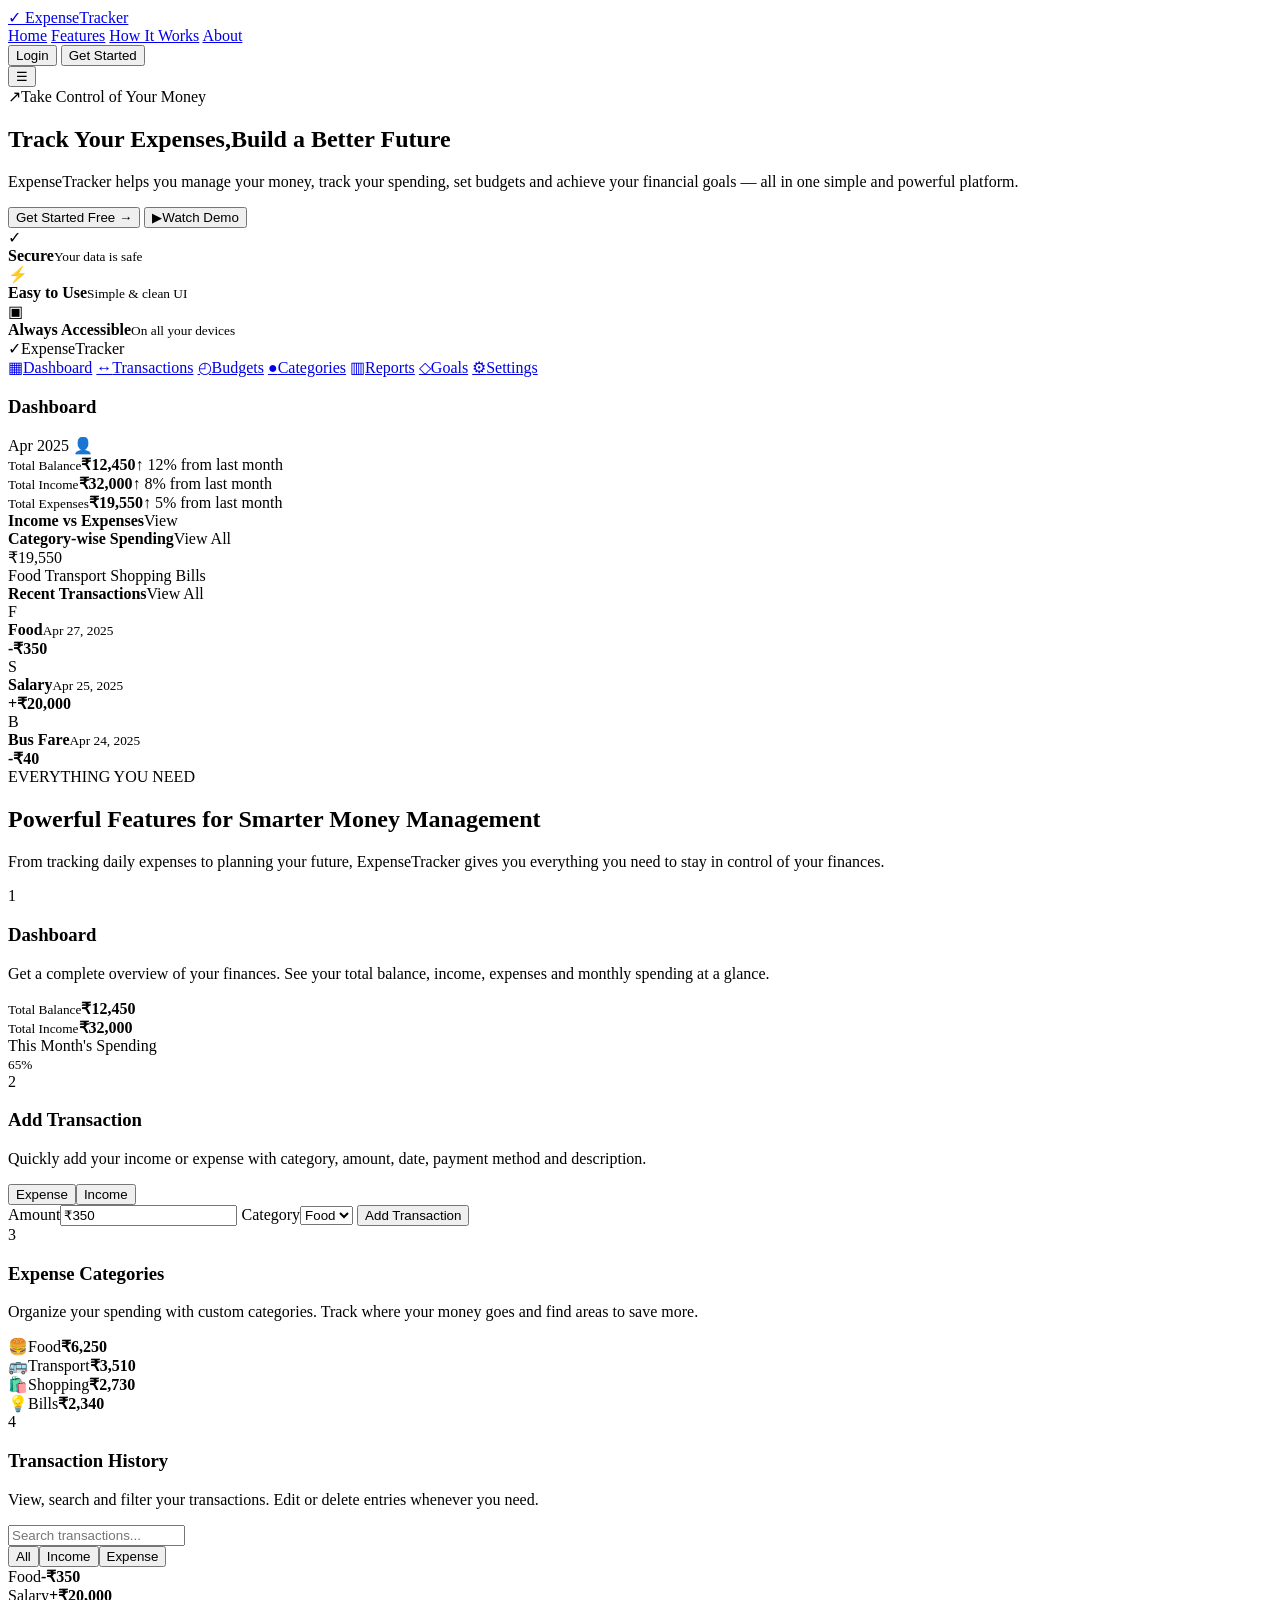
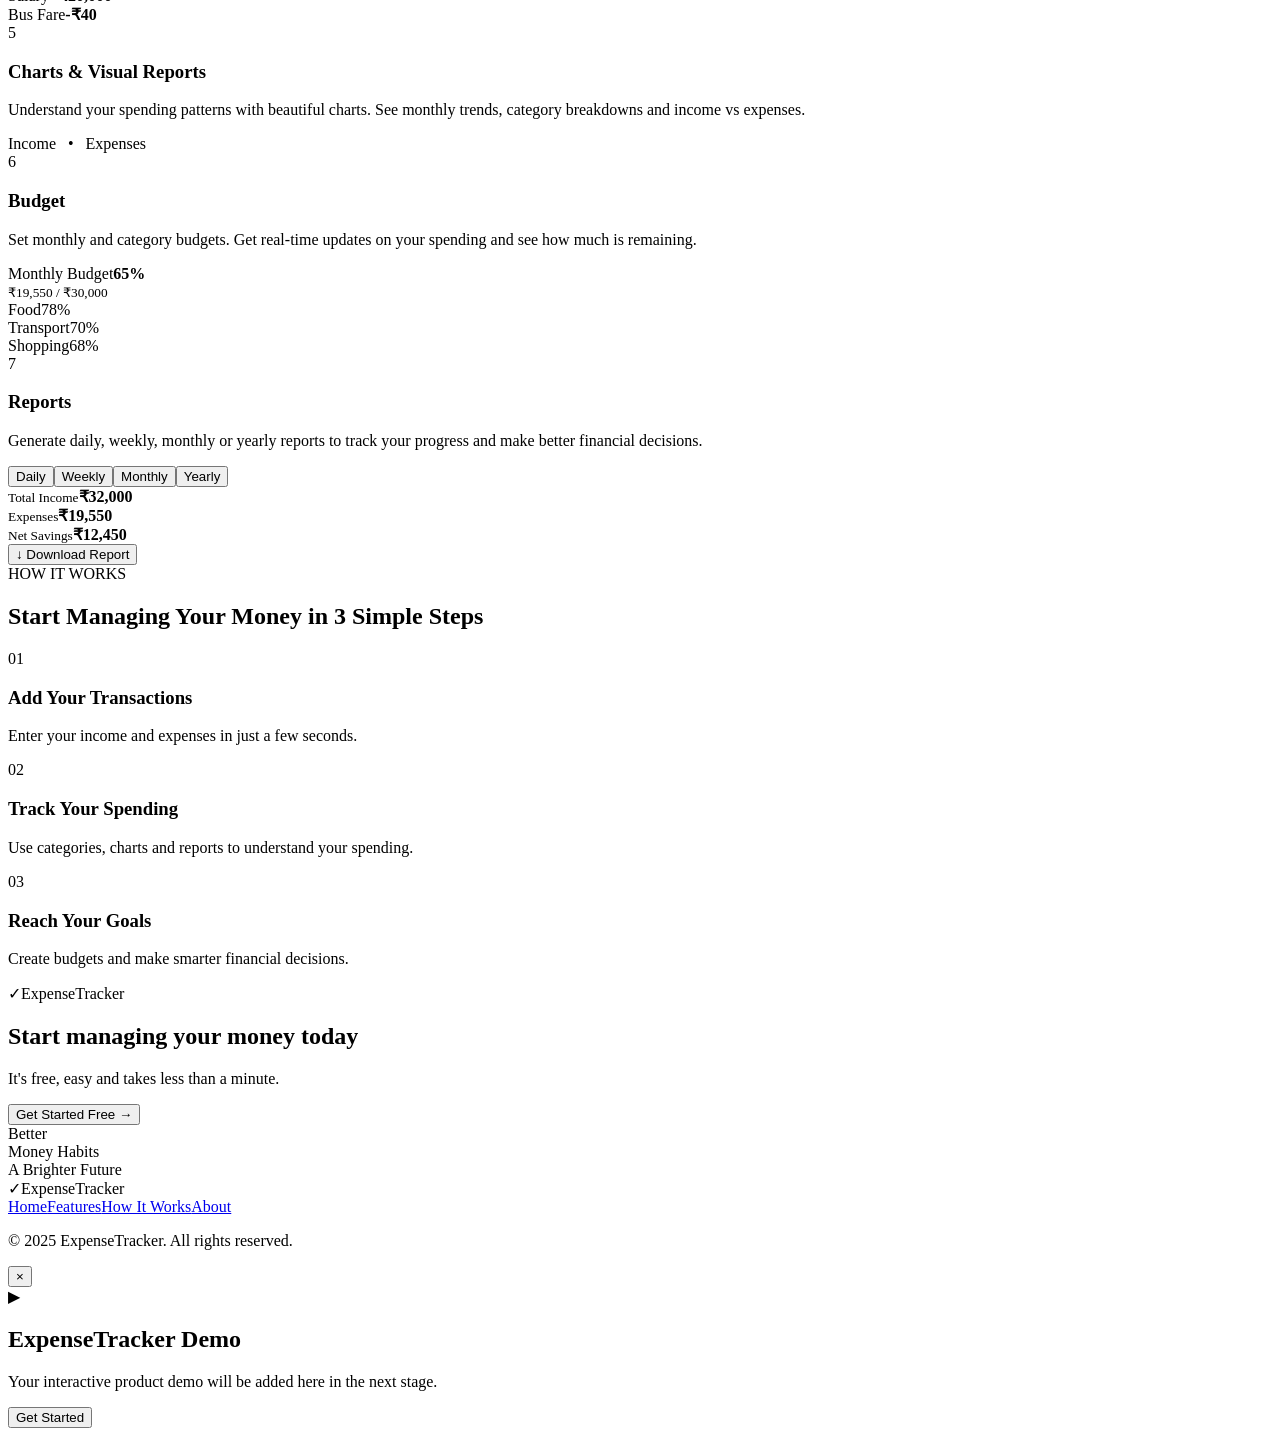
==== index.html @ 3f2c155f "Add ExpenseTracker landing page HTML" ====
<!DOCTYPE html>
<html lang="en">
<head>
    <meta charset="UTF-8">
    <meta name="viewport" content="width=device-width, initial-scale=1.0">
    <title>ExpenseTracker - Manage Your Money</title>
    <link rel="stylesheet" href="css/style.css">
    <link rel="preconnect" href="https://fonts.googleapis.com">
    <link rel="preconnect" href="https://fonts.gstatic.com" crossorigin>
    <link href="https://fonts.googleapis.com/css2?family=Inter:wght@400;500;600;700;800&display=swap" rel="stylesheet">
</head>
<body>
    <header class="navbar">
        <div class="container nav-container">
            <a href="#" class="logo">
                <span class="logo-icon">✓</span>
                <span>Expense<span>Tracker</span></span>
            </a>
            <nav class="nav-menu" id="navMenu">
                <a href="#home" class="nav-link active">Home</a>
                <a href="#features" class="nav-link">Features</a>
                <a href="#how-it-works" class="nav-link">How It Works</a>
                <a href="#about" class="nav-link">About</a>
            </nav>
            <div class="nav-actions">
                <button class="login-btn">Login</button>
                <button class="primary-btn nav-get-started">Get Started</button>
            </div>
            <button class="mobile-menu-btn" id="mobileMenuBtn" aria-label="Open navigation menu">☰</button>
        </div>
    </header>

    <main>
        <section class="hero" id="home">
            <div class="container hero-container">
                <div class="hero-content">
                    <div class="hero-badge"><span>↗</span>Take Control of Your Money</div>
                    <h1>Track Your Expenses,<span>Build a Better Future</span></h1>
                    <p class="hero-description">ExpenseTracker helps you manage your money, track your spending, set budgets and achieve your financial goals — all in one simple and powerful platform.</p>
                    <div class="hero-buttons">
                        <button class="primary-btn">Get Started Free <span>→</span></button>
                        <button class="secondary-btn" id="demoBtn"><span class="play-icon">▶</span>Watch Demo</button>
                    </div>
                    <div class="hero-benefits">
                        <div class="benefit"><div class="benefit-icon">✓</div><div><strong>Secure</strong><small>Your data is safe</small></div></div>
                        <div class="benefit"><div class="benefit-icon">⚡</div><div><strong>Easy to Use</strong><small>Simple & clean UI</small></div></div>
                        <div class="benefit"><div class="benefit-icon">▣</div><div><strong>Always Accessible</strong><small>On all your devices</small></div></div>
                    </div>
                </div>

                <div class="dashboard-preview">
                    <div class="dashboard-window">
                        <aside class="dashboard-sidebar">
                            <div class="dashboard-logo"><span>✓</span>ExpenseTracker</div>
                            <a href="#" class="sidebar-link active"><span>▦</span>Dashboard</a>
                            <a href="#" class="sidebar-link"><span>↔</span>Transactions</a>
                            <a href="#" class="sidebar-link"><span>◴</span>Budgets</a>
                            <a href="#" class="sidebar-link"><span>●</span>Categories</a>
                            <a href="#" class="sidebar-link"><span>▥</span>Reports</a>
                            <a href="#" class="sidebar-link"><span>◇</span>Goals</a>
                            <a href="#" class="sidebar-link"><span>⚙</span>Settings</a>
                        </aside>

                        <div class="dashboard-main">
                            <div class="dashboard-header">
                                <h3>Dashboard</h3>
                                <div class="dashboard-user">Apr 2025 <span>👤</span></div>
                            </div>

                            <div class="stats-grid">
                                <div class="stat-card"><small>Total Balance</small><strong>₹12,450</strong><span class="positive">↑ 12% from last month</span></div>
                                <div class="stat-card"><small>Total Income</small><strong>₹32,000</strong><span class="positive">↑ 8% from last month</span></div>
                                <div class="stat-card"><small>Total Expenses</small><strong>₹19,550</strong><span class="negative">↑ 5% from last month</span></div>
                            </div>

                            <div class="dashboard-charts">
                                <div class="chart-card">
                                    <div class="chart-title"><strong>Income vs Expenses</strong><span>View</span></div>
                                    <div class="fake-chart">
                                        <div class="chart-line line-one"></div>
                                        <div class="chart-line line-two"></div>
                                        <div class="chart-bars"><i></i><i></i><i></i><i></i><i></i><i></i></div>
                                    </div>
                                </div>
                                <div class="chart-card category-chart">
                                    <div class="chart-title"><strong>Category-wise Spending</strong><span>View All</span></div>
                                    <div class="donut-area">
                                        <div class="donut"><span>₹19,550</span></div>
                                        <div class="category-list">
                                            <span><i class="dot food"></i>Food</span>
                                            <span><i class="dot transport"></i>Transport</span>
                                            <span><i class="dot shopping"></i>Shopping</span>
                                            <span><i class="dot bills"></i>Bills</span>
                                        </div>
                                    </div>
                                </div>
                            </div>

                            <div class="recent-transactions">
                                <div class="transaction-header"><strong>Recent Transactions</strong><span>View All</span></div>
                                <div class="transaction"><div class="transaction-icon food-icon">F</div><div class="transaction-info"><strong>Food</strong><small>Apr 27, 2025</small></div><strong class="expense">-₹350</strong></div>
                                <div class="transaction"><div class="transaction-icon salary-icon">S</div><div class="transaction-info"><strong>Salary</strong><small>Apr 25, 2025</small></div><strong class="income">+₹20,000</strong></div>
                                <div class="transaction"><div class="transaction-icon transport-icon">B</div><div class="transaction-info"><strong>Bus Fare</strong><small>Apr 24, 2025</small></div><strong class="expense">-₹40</strong></div>
                            </div>
                        </div>
                    </div>
                </div>
            </div>
        </section>

        <section class="features-section" id="features">
            <div class="container">
                <div class="section-heading">
                    <span>EVERYTHING YOU NEED</span>
                    <h2>Powerful Features for Smarter Money Management</h2>
                    <p>From tracking daily expenses to planning your future, ExpenseTracker gives you everything you need to stay in control of your finances.</p>
                </div>

                <div class="features-grid">
                    <article class="feature-card feature-green">
                        <div class="feature-number">1</div>
                        <h3>Dashboard</h3>
                        <p>Get a complete overview of your finances. See your total balance, income, expenses and monthly spending at a glance.</p>
                        <div class="mini-dashboard">
                            <div><small>Total Balance</small><strong>₹12,450</strong></div>
                            <div><small>Total Income</small><strong>₹32,000</strong></div>
                            <div class="progress-box"><span>This Month's Spending</span><div class="progress"><i style="width: 65%"></i></div><small>65%</small></div>
                        </div>
                    </article>

                    <article class="feature-card feature-blue">
                        <div class="feature-number">2</div>
                        <h3>Add Transaction</h3>
                        <p>Quickly add your income or expense with category, amount, date, payment method and description.</p>
                        <div class="mini-form">
                            <div class="type-buttons"><button class="expense-active">Expense</button><button>Income</button></div>
                            <label>Amount</label><input type="text" value="₹350" readonly>
                            <label>Category</label><select><option>Food</option></select>
                            <button class="mini-submit">Add Transaction</button>
                        </div>
                    </article>

                    <article class="feature-card feature-purple">
                        <div class="feature-number">3</div>
                        <h3>Expense Categories</h3>
                        <p>Organize your spending with custom categories. Track where your money goes and find areas to save more.</p>
                        <div class="categories-mini">
                            <div><span>🍔</span>Food<strong>₹6,250</strong></div>
                            <div><span>🚌</span>Transport<strong>₹3,510</strong></div>
                            <div><span>🛍️</span>Shopping<strong>₹2,730</strong></div>
                            <div><span>💡</span>Bills<strong>₹2,340</strong></div>
                        </div>
                    </article>

                    <article class="feature-card feature-orange">
                        <div class="feature-number">4</div>
                        <h3>Transaction History</h3>
                        <p>View, search and filter your transactions. Edit or delete entries whenever you need.</p>
                        <div class="transaction-mini">
                            <input type="text" placeholder="Search transactions...">
                            <div class="filter-buttons"><button>All</button><button>Income</button><button>Expense</button></div>
                            <div class="mini-transaction">Food<strong>-₹350</strong></div>
                            <div class="mini-transaction">Salary<strong class="income">+₹20,000</strong></div>
                            <div class="mini-transaction">Bus Fare<strong>-₹40</strong></div>
                        </div>
                    </article>

                    <article class="feature-card feature-pink">
                        <div class="feature-number">5</div>
                        <h3>Charts & Visual Reports</h3>
                        <p>Understand your spending patterns with beautiful charts. See monthly trends, category breakdowns and income vs expenses.</p>
                        <div class="report-mini">
                            <div class="bar-chart"><i style="height: 40%"></i><i style="height: 65%"></i><i style="height: 50%"></i><i style="height: 80%"></i><i style="height: 60%"></i><i style="height: 90%"></i></div>
                            <div class="report-legend">Income &nbsp; • &nbsp; Expenses</div>
                        </div>
                    </article>

                    <article class="feature-card feature-teal">
                        <div class="feature-number">6</div>
                        <h3>Budget</h3>
                        <p>Set monthly and category budgets. Get real-time updates on your spending and see how much is remaining.</p>
                        <div class="budget-mini">
                            <div class="budget-title">Monthly Budget<strong>65%</strong></div>
                            <div class="budget-progress"><i style="width: 65%"></i></div>
                            <small>₹19,550 / ₹30,000</small>
                            <div class="budget-item">Food<span>78%</span></div>
                            <div class="budget-item">Transport<span>70%</span></div>
                            <div class="budget-item">Shopping<span>68%</span></div>
                        </div>
                    </article>

                    <article class="feature-card feature-indigo">
                        <div class="feature-number">7</div>
                        <h3>Reports</h3>
                        <p>Generate daily, weekly, monthly or yearly reports to track your progress and make better financial decisions.</p>
                        <div class="reports-mini">
                            <div class="report-tabs"><button class="active">Daily</button><button>Weekly</button><button>Monthly</button><button>Yearly</button></div>
                            <div class="report-values">
                                <div><small>Total Income</small><strong>₹32,000</strong></div>
                                <div><small>Expenses</small><strong>₹19,550</strong></div>
                                <div><small>Net Savings</small><strong>₹12,450</strong></div>
                            </div>
                            <button class="download-btn">↓ Download Report</button>
                        </div>
                    </article>
                </div>
            </div>
        </section>

        <section class="how-section" id="how-it-works">
            <div class="container">
                <div class="section-heading">
                    <span>HOW IT WORKS</span>
                    <h2>Start Managing Your Money in 3 Simple Steps</h2>
                </div>
                <div class="steps">
                    <div class="step"><div class="step-number">01</div><h3>Add Your Transactions</h3><p>Enter your income and expenses in just a few seconds.</p></div>
                    <div class="step-line"></div>
                    <div class="step"><div class="step-number">02</div><h3>Track Your Spending</h3><p>Use categories, charts and reports to understand your spending.</p></div>
                    <div class="step-line"></div>
                    <div class="step"><div class="step-number">03</div><h3>Reach Your Goals</h3><p>Create budgets and make smarter financial decisions.</p></div>
                </div>
            </div>
        </section>

        <section class="cta-section" id="about">
            <div class="container cta-container">
                <div class="cta-logo"><span>✓</span>ExpenseTracker</div>
                <div class="cta-content"><h2>Start managing your money today</h2><p>It's free, easy and takes less than a minute.</p><button class="primary-btn">Get Started Free <span>→</span></button></div>
                <div class="cta-message">Better<br>Money Habits<br><span>A Brighter Future</span></div>
            </div>
        </section>
    </main>

    <footer class="footer">
        <div class="container footer-container">
            <div class="footer-logo"><span>✓</span>ExpenseTracker</div>
            <div class="footer-links"><a href="#home">Home</a><a href="#features">Features</a><a href="#how-it-works">How It Works</a><a href="#about">About</a></div>
            <p>© 2025 ExpenseTracker. All rights reserved.</p>
        </div>
    </footer>

    <div class="modal" id="demoModal">
        <div class="modal-content">
            <button class="close-modal" id="closeModal">×</button>
            <div class="demo-icon">▶</div>
            <h2>ExpenseTracker Demo</h2>
            <p>Your interactive product demo will be added here in the next stage.</p>
            <button class="primary-btn" id="modalButton">Get Started</button>
        </div>
    </div>

    <script src="js/script.js"></script>
</body>
</html>
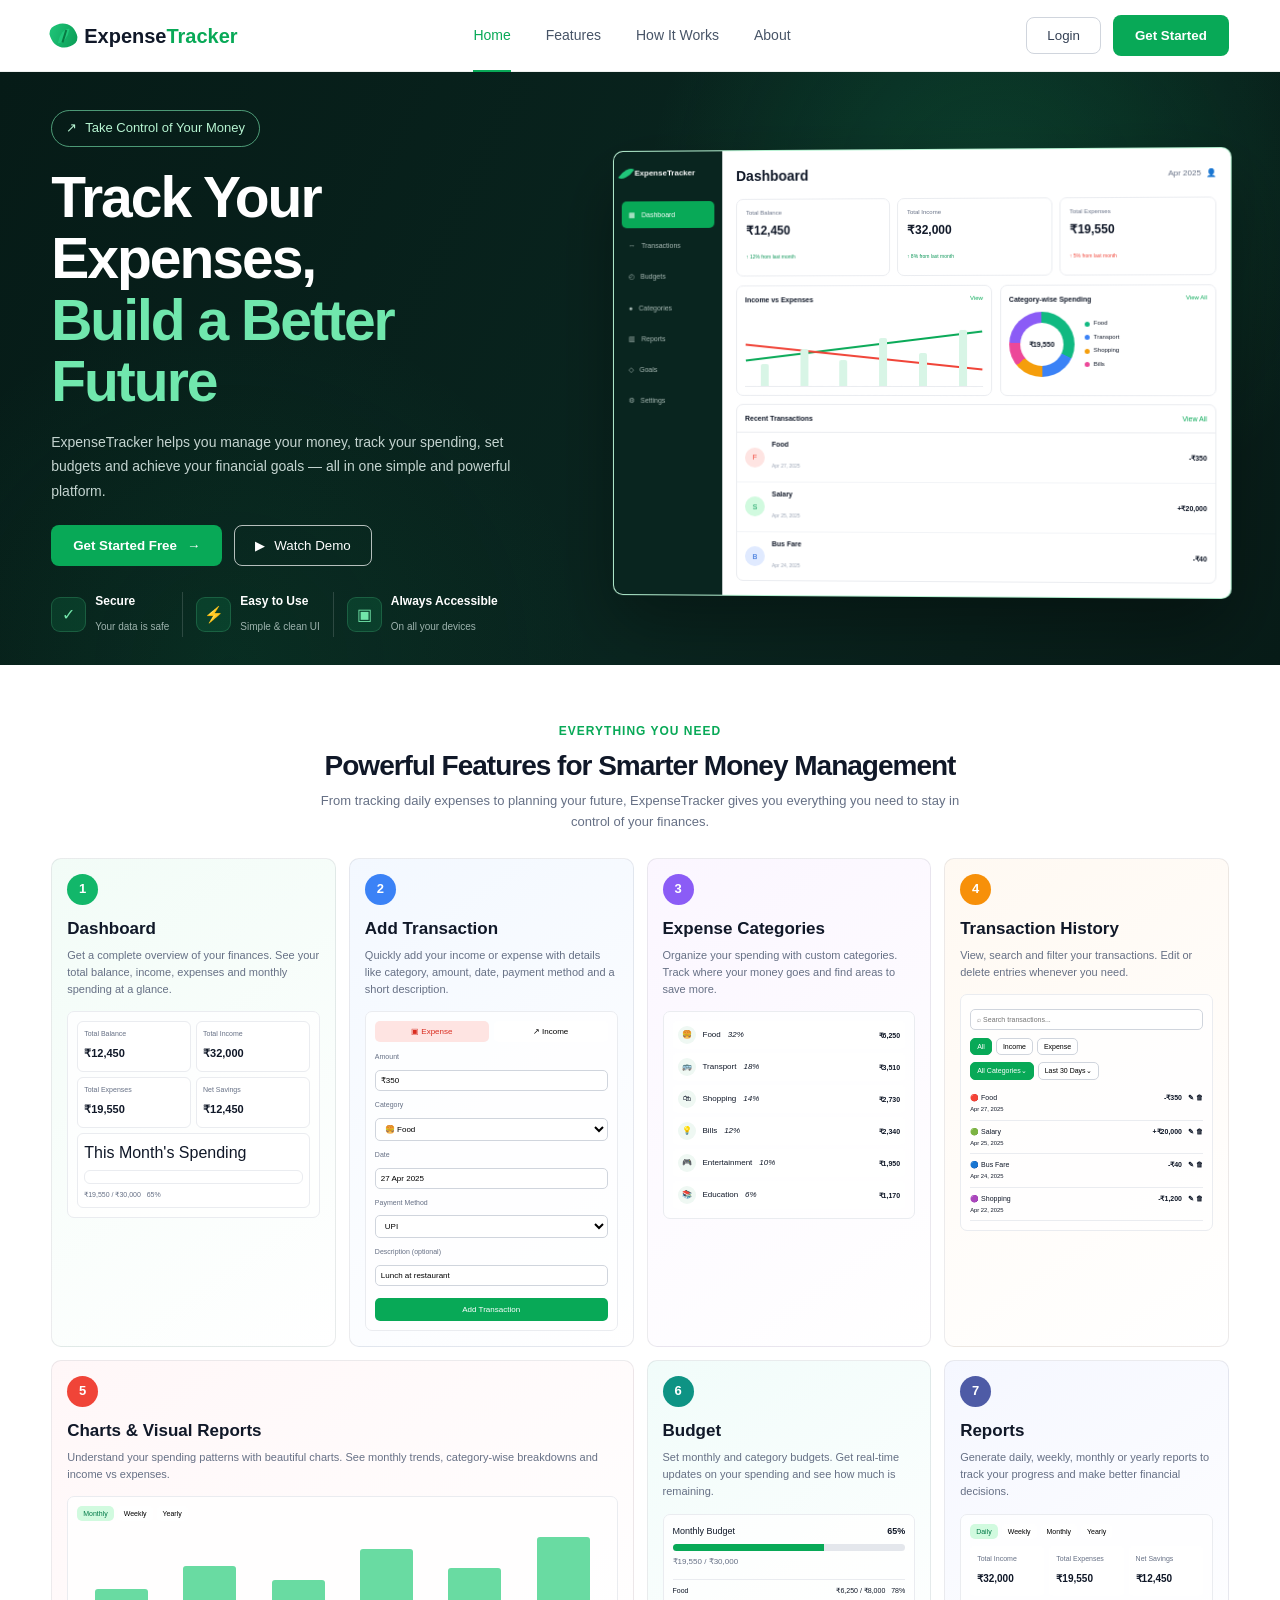
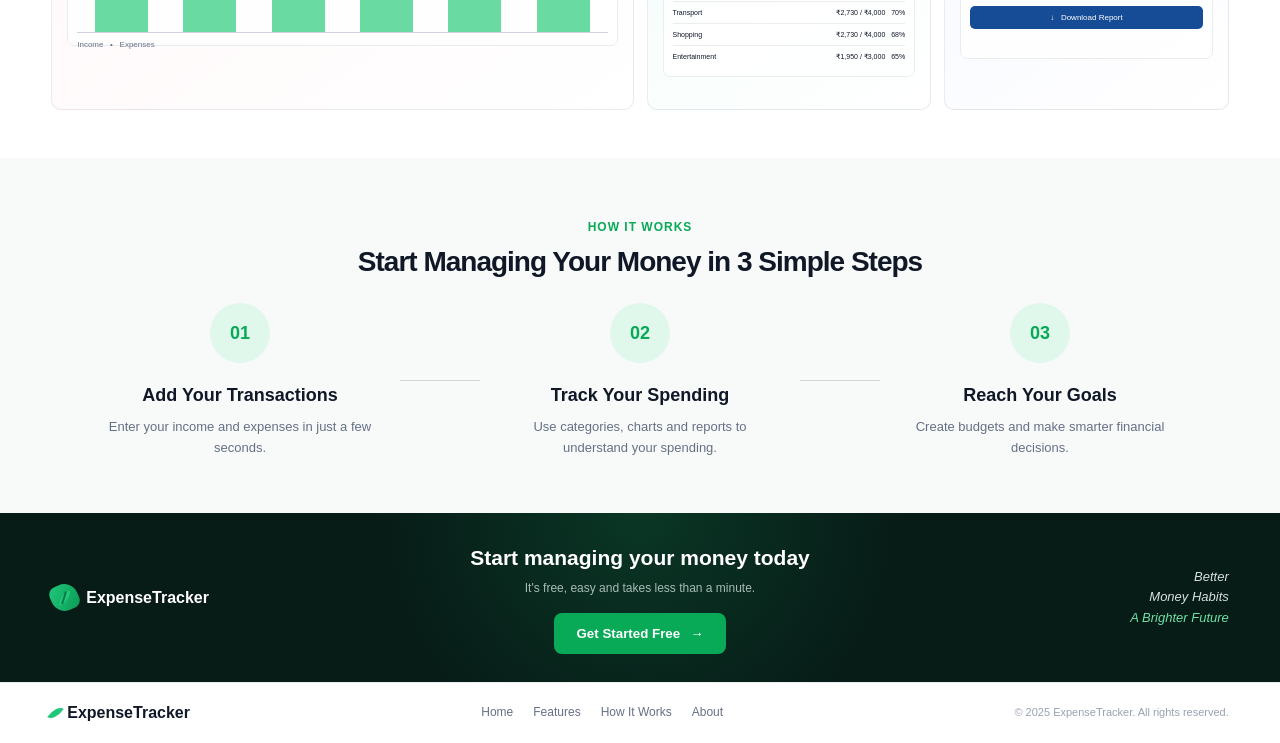
==== commit fc88334b: "Build landing page to match ExpenseTracker reference design" ====
--- a/index.html
+++ b/index.html
@@ -3,253 +3,593 @@
 <head>
     <meta charset="UTF-8">
     <meta name="viewport" content="width=device-width, initial-scale=1.0">
+    <meta name="description" content="ExpenseTracker helps you track expenses, manage budgets and build better financial habits.">
     <title>ExpenseTracker - Manage Your Money</title>
+
     <link rel="stylesheet" href="css/style.css">
+    <link rel="stylesheet" href="css/landing-reference.css">
+
     <link rel="preconnect" href="https://fonts.googleapis.com">
     <link rel="preconnect" href="https://fonts.gstatic.com" crossorigin>
     <link href="https://fonts.googleapis.com/css2?family=Inter:wght@400;500;600;700;800&display=swap" rel="stylesheet">
 </head>
 <body>
-    <header class="navbar">
-        <div class="container nav-container">
-            <a href="#" class="logo">
-                <span class="logo-icon">✓</span>
-                <span>Expense<span>Tracker</span></span>
-            </a>
-            <nav class="nav-menu" id="navMenu">
-                <a href="#home" class="nav-link active">Home</a>
-                <a href="#features" class="nav-link">Features</a>
-                <a href="#how-it-works" class="nav-link">How It Works</a>
-                <a href="#about" class="nav-link">About</a>
-            </nav>
-            <div class="nav-actions">
-                <button class="login-btn">Login</button>
-                <button class="primary-btn nav-get-started">Get Started</button>
-            </div>
-            <button class="mobile-menu-btn" id="mobileMenuBtn" aria-label="Open navigation menu">☰</button>
-        </div>
-    </header>
-
-    <main>
-        <section class="hero" id="home">
-            <div class="container hero-container">
-                <div class="hero-content">
-                    <div class="hero-badge"><span>↗</span>Take Control of Your Money</div>
-                    <h1>Track Your Expenses,<span>Build a Better Future</span></h1>
-                    <p class="hero-description">ExpenseTracker helps you manage your money, track your spending, set budgets and achieve your financial goals — all in one simple and powerful platform.</p>
-                    <div class="hero-buttons">
-                        <button class="primary-btn">Get Started Free <span>→</span></button>
-                        <button class="secondary-btn" id="demoBtn"><span class="play-icon">▶</span>Watch Demo</button>
-                    </div>
-                    <div class="hero-benefits">
-                        <div class="benefit"><div class="benefit-icon">✓</div><div><strong>Secure</strong><small>Your data is safe</small></div></div>
-                        <div class="benefit"><div class="benefit-icon">⚡</div><div><strong>Easy to Use</strong><small>Simple & clean UI</small></div></div>
-                        <div class="benefit"><div class="benefit-icon">▣</div><div><strong>Always Accessible</strong><small>On all your devices</small></div></div>
-                    </div>
-                </div>
-
-                <div class="dashboard-preview">
-                    <div class="dashboard-window">
-                        <aside class="dashboard-sidebar">
-                            <div class="dashboard-logo"><span>✓</span>ExpenseTracker</div>
-                            <a href="#" class="sidebar-link active"><span>▦</span>Dashboard</a>
-                            <a href="#" class="sidebar-link"><span>↔</span>Transactions</a>
-                            <a href="#" class="sidebar-link"><span>◴</span>Budgets</a>
-                            <a href="#" class="sidebar-link"><span>●</span>Categories</a>
-                            <a href="#" class="sidebar-link"><span>▥</span>Reports</a>
-                            <a href="#" class="sidebar-link"><span>◇</span>Goals</a>
-                            <a href="#" class="sidebar-link"><span>⚙</span>Settings</a>
-                        </aside>
-
-                        <div class="dashboard-main">
-                            <div class="dashboard-header">
-                                <h3>Dashboard</h3>
-                                <div class="dashboard-user">Apr 2025 <span>👤</span></div>
-                            </div>
-
-                            <div class="stats-grid">
-                                <div class="stat-card"><small>Total Balance</small><strong>₹12,450</strong><span class="positive">↑ 12% from last month</span></div>
-                                <div class="stat-card"><small>Total Income</small><strong>₹32,000</strong><span class="positive">↑ 8% from last month</span></div>
-                                <div class="stat-card"><small>Total Expenses</small><strong>₹19,550</strong><span class="negative">↑ 5% from last month</span></div>
-                            </div>
-
-                            <div class="dashboard-charts">
-                                <div class="chart-card">
-                                    <div class="chart-title"><strong>Income vs Expenses</strong><span>View</span></div>
-                                    <div class="fake-chart">
-                                        <div class="chart-line line-one"></div>
-                                        <div class="chart-line line-two"></div>
-                                        <div class="chart-bars"><i></i><i></i><i></i><i></i><i></i><i></i></div>
+
+<header class="navbar">
+    <div class="container nav-container">
+        <a href="#home" class="logo" aria-label="ExpenseTracker home">
+            <span class="logo-icon"></span>
+            <span>Expense<span>Tracker</span></span>
+        </a>
+
+        <nav class="nav-menu" id="navMenu">
+            <a href="#home" class="nav-link active">Home</a>
+            <a href="#features" class="nav-link">Features</a>
+            <a href="#how-it-works" class="nav-link">How It Works</a>
+            <a href="#about" class="nav-link">About</a>
+        </nav>
+
+        <div class="nav-actions">
+            <button class="login-btn" type="button">Login</button>
+            <button class="primary-btn nav-get-started" type="button">Get Started</button>
+        </div>
+
+        <button class="mobile-menu-btn" id="mobileMenuBtn" type="button" aria-label="Open navigation menu">☰</button>
+    </div>
+</header>
+
+<main>
+
+    <!-- HERO -->
+    <section class="hero" id="home">
+        <div class="container hero-container">
+
+            <div class="hero-content">
+                <div class="hero-badge">
+                    <span>↗</span>
+                    Take Control of Your Money
+                </div>
+
+                <h1>
+                    Track Your Expenses,
+                    <span>Build a Better Future</span>
+                </h1>
+
+                <p class="hero-description">
+                    ExpenseTracker helps you manage your money, track your spending,
+                    set budgets and achieve your financial goals — all in one simple
+                    and powerful platform.
+                </p>
+
+                <div class="hero-buttons">
+                    <button class="primary-btn" type="button">
+                        Get Started Free <span>→</span>
+                    </button>
+
+                    <button class="secondary-btn" id="demoBtn" type="button">
+                        <span class="play-icon">▶</span>
+                        Watch Demo
+                    </button>
+                </div>
+
+                <div class="hero-benefits">
+                    <div class="benefit">
+                        <div class="benefit-icon">✓</div>
+                        <div>
+                            <strong>Secure</strong>
+                            <small>Your data is safe</small>
+                        </div>
+                    </div>
+
+                    <div class="benefit">
+                        <div class="benefit-icon">⚡</div>
+                        <div>
+                            <strong>Easy to Use</strong>
+                            <small>Simple &amp; clean UI</small>
+                        </div>
+                    </div>
+
+                    <div class="benefit">
+                        <div class="benefit-icon">▣</div>
+                        <div>
+                            <strong>Always Accessible</strong>
+                            <small>On all your devices</small>
+                        </div>
+                    </div>
+                </div>
+            </div>
+
+            <!-- HERO DASHBOARD PREVIEW -->
+            <div class="dashboard-preview">
+                <div class="dashboard-window">
+
+                    <aside class="dashboard-sidebar">
+                        <div class="dashboard-logo">
+                            <span></span>
+                            ExpenseTracker
+                        </div>
+
+                        <a href="#" class="sidebar-link active"><span>▦</span>Dashboard</a>
+                        <a href="#" class="sidebar-link"><span>↔</span>Transactions</a>
+                        <a href="#" class="sidebar-link"><span>◴</span>Budgets</a>
+                        <a href="#" class="sidebar-link"><span>●</span>Categories</a>
+                        <a href="#" class="sidebar-link"><span>▥</span>Reports</a>
+                        <a href="#" class="sidebar-link"><span>◇</span>Goals</a>
+                        <a href="#" class="sidebar-link"><span>⚙</span>Settings</a>
+                    </aside>
+
+                    <div class="dashboard-main">
+
+                        <div class="dashboard-header">
+                            <h3>Dashboard</h3>
+                            <div class="dashboard-user">
+                                Apr 2025 <span>👤</span>
+                            </div>
+                        </div>
+
+                        <div class="stats-grid">
+                            <div class="stat-card">
+                                <small>Total Balance</small>
+                                <strong>₹12,450</strong>
+                                <span class="positive">↑ 12% from last month</span>
+                            </div>
+
+                            <div class="stat-card">
+                                <small>Total Income</small>
+                                <strong>₹32,000</strong>
+                                <span class="positive">↑ 8% from last month</span>
+                            </div>
+
+                            <div class="stat-card">
+                                <small>Total Expenses</small>
+                                <strong>₹19,550</strong>
+                                <span class="negative">↑ 5% from last month</span>
+                            </div>
+                        </div>
+
+                        <div class="dashboard-charts">
+
+                            <div class="chart-card">
+                                <div class="chart-title">
+                                    <strong>Income vs Expenses</strong>
+                                    <span>View</span>
+                                </div>
+
+                                <div class="fake-chart">
+                                    <div class="chart-line line-one"></div>
+                                    <div class="chart-line line-two"></div>
+                                    <div class="chart-bars">
+                                        <i></i><i></i><i></i><i></i><i></i><i></i>
                                     </div>
                                 </div>
-                                <div class="chart-card category-chart">
-                                    <div class="chart-title"><strong>Category-wise Spending</strong><span>View All</span></div>
-                                    <div class="donut-area">
-                                        <div class="donut"><span>₹19,550</span></div>
-                                        <div class="category-list">
-                                            <span><i class="dot food"></i>Food</span>
-                                            <span><i class="dot transport"></i>Transport</span>
-                                            <span><i class="dot shopping"></i>Shopping</span>
-                                            <span><i class="dot bills"></i>Bills</span>
-                                        </div>
+                            </div>
+
+                            <div class="chart-card category-chart">
+                                <div class="chart-title">
+                                    <strong>Category-wise Spending</strong>
+                                    <span>View All</span>
+                                </div>
+
+                                <div class="donut-area">
+                                    <div class="donut">
+                                        <span>₹19,550</span>
                                     </div>
-                                </div>
-                            </div>
-
-                            <div class="recent-transactions">
-                                <div class="transaction-header"><strong>Recent Transactions</strong><span>View All</span></div>
-                                <div class="transaction"><div class="transaction-icon food-icon">F</div><div class="transaction-info"><strong>Food</strong><small>Apr 27, 2025</small></div><strong class="expense">-₹350</strong></div>
-                                <div class="transaction"><div class="transaction-icon salary-icon">S</div><div class="transaction-info"><strong>Salary</strong><small>Apr 25, 2025</small></div><strong class="income">+₹20,000</strong></div>
-                                <div class="transaction"><div class="transaction-icon transport-icon">B</div><div class="transaction-info"><strong>Bus Fare</strong><small>Apr 24, 2025</small></div><strong class="expense">-₹40</strong></div>
-                            </div>
-                        </div>
-                    </div>
-                </div>
-            </div>
-        </section>
-
-        <section class="features-section" id="features">
-            <div class="container">
-                <div class="section-heading">
-                    <span>EVERYTHING YOU NEED</span>
-                    <h2>Powerful Features for Smarter Money Management</h2>
-                    <p>From tracking daily expenses to planning your future, ExpenseTracker gives you everything you need to stay in control of your finances.</p>
-                </div>
-
-                <div class="features-grid">
-                    <article class="feature-card feature-green">
-                        <div class="feature-number">1</div>
-                        <h3>Dashboard</h3>
-                        <p>Get a complete overview of your finances. See your total balance, income, expenses and monthly spending at a glance.</p>
-                        <div class="mini-dashboard">
-                            <div><small>Total Balance</small><strong>₹12,450</strong></div>
-                            <div><small>Total Income</small><strong>₹32,000</strong></div>
-                            <div class="progress-box"><span>This Month's Spending</span><div class="progress"><i style="width: 65%"></i></div><small>65%</small></div>
-                        </div>
-                    </article>
-
-                    <article class="feature-card feature-blue">
-                        <div class="feature-number">2</div>
-                        <h3>Add Transaction</h3>
-                        <p>Quickly add your income or expense with category, amount, date, payment method and description.</p>
-                        <div class="mini-form">
-                            <div class="type-buttons"><button class="expense-active">Expense</button><button>Income</button></div>
-                            <label>Amount</label><input type="text" value="₹350" readonly>
-                            <label>Category</label><select><option>Food</option></select>
-                            <button class="mini-submit">Add Transaction</button>
-                        </div>
-                    </article>
-
-                    <article class="feature-card feature-purple">
-                        <div class="feature-number">3</div>
-                        <h3>Expense Categories</h3>
-                        <p>Organize your spending with custom categories. Track where your money goes and find areas to save more.</p>
-                        <div class="categories-mini">
-                            <div><span>🍔</span>Food<strong>₹6,250</strong></div>
-                            <div><span>🚌</span>Transport<strong>₹3,510</strong></div>
-                            <div><span>🛍️</span>Shopping<strong>₹2,730</strong></div>
-                            <div><span>💡</span>Bills<strong>₹2,340</strong></div>
-                        </div>
-                    </article>
-
-                    <article class="feature-card feature-orange">
-                        <div class="feature-number">4</div>
-                        <h3>Transaction History</h3>
-                        <p>View, search and filter your transactions. Edit or delete entries whenever you need.</p>
-                        <div class="transaction-mini">
-                            <input type="text" placeholder="Search transactions...">
-                            <div class="filter-buttons"><button>All</button><button>Income</button><button>Expense</button></div>
-                            <div class="mini-transaction">Food<strong>-₹350</strong></div>
-                            <div class="mini-transaction">Salary<strong class="income">+₹20,000</strong></div>
-                            <div class="mini-transaction">Bus Fare<strong>-₹40</strong></div>
-                        </div>
-                    </article>
-
-                    <article class="feature-card feature-pink">
-                        <div class="feature-number">5</div>
-                        <h3>Charts & Visual Reports</h3>
-                        <p>Understand your spending patterns with beautiful charts. See monthly trends, category breakdowns and income vs expenses.</p>
-                        <div class="report-mini">
-                            <div class="bar-chart"><i style="height: 40%"></i><i style="height: 65%"></i><i style="height: 50%"></i><i style="height: 80%"></i><i style="height: 60%"></i><i style="height: 90%"></i></div>
-                            <div class="report-legend">Income &nbsp; • &nbsp; Expenses</div>
-                        </div>
-                    </article>
-
-                    <article class="feature-card feature-teal">
-                        <div class="feature-number">6</div>
-                        <h3>Budget</h3>
-                        <p>Set monthly and category budgets. Get real-time updates on your spending and see how much is remaining.</p>
-                        <div class="budget-mini">
-                            <div class="budget-title">Monthly Budget<strong>65%</strong></div>
-                            <div class="budget-progress"><i style="width: 65%"></i></div>
-                            <small>₹19,550 / ₹30,000</small>
-                            <div class="budget-item">Food<span>78%</span></div>
-                            <div class="budget-item">Transport<span>70%</span></div>
-                            <div class="budget-item">Shopping<span>68%</span></div>
-                        </div>
-                    </article>
-
-                    <article class="feature-card feature-indigo">
-                        <div class="feature-number">7</div>
-                        <h3>Reports</h3>
-                        <p>Generate daily, weekly, monthly or yearly reports to track your progress and make better financial decisions.</p>
-                        <div class="reports-mini">
-                            <div class="report-tabs"><button class="active">Daily</button><button>Weekly</button><button>Monthly</button><button>Yearly</button></div>
-                            <div class="report-values">
-                                <div><small>Total Income</small><strong>₹32,000</strong></div>
-                                <div><small>Expenses</small><strong>₹19,550</strong></div>
-                                <div><small>Net Savings</small><strong>₹12,450</strong></div>
-                            </div>
-                            <button class="download-btn">↓ Download Report</button>
-                        </div>
-                    </article>
-                </div>
-            </div>
-        </section>
-
-        <section class="how-section" id="how-it-works">
-            <div class="container">
-                <div class="section-heading">
-                    <span>HOW IT WORKS</span>
-                    <h2>Start Managing Your Money in 3 Simple Steps</h2>
-                </div>
-                <div class="steps">
-                    <div class="step"><div class="step-number">01</div><h3>Add Your Transactions</h3><p>Enter your income and expenses in just a few seconds.</p></div>
-                    <div class="step-line"></div>
-                    <div class="step"><div class="step-number">02</div><h3>Track Your Spending</h3><p>Use categories, charts and reports to understand your spending.</p></div>
-                    <div class="step-line"></div>
-                    <div class="step"><div class="step-number">03</div><h3>Reach Your Goals</h3><p>Create budgets and make smarter financial decisions.</p></div>
-                </div>
-            </div>
-        </section>
-
-        <section class="cta-section" id="about">
-            <div class="container cta-container">
-                <div class="cta-logo"><span>✓</span>ExpenseTracker</div>
-                <div class="cta-content"><h2>Start managing your money today</h2><p>It's free, easy and takes less than a minute.</p><button class="primary-btn">Get Started Free <span>→</span></button></div>
-                <div class="cta-message">Better<br>Money Habits<br><span>A Brighter Future</span></div>
-            </div>
-        </section>
-    </main>
-
-    <footer class="footer">
-        <div class="container footer-container">
-            <div class="footer-logo"><span>✓</span>ExpenseTracker</div>
-            <div class="footer-links"><a href="#home">Home</a><a href="#features">Features</a><a href="#how-it-works">How It Works</a><a href="#about">About</a></div>
-            <p>© 2025 ExpenseTracker. All rights reserved.</p>
-        </div>
-    </footer>
-
-    <div class="modal" id="demoModal">
-        <div class="modal-content">
-            <button class="close-modal" id="closeModal">×</button>
-            <div class="demo-icon">▶</div>
-            <h2>ExpenseTracker Demo</h2>
-            <p>Your interactive product demo will be added here in the next stage.</p>
-            <button class="primary-btn" id="modalButton">Get Started</button>
-        </div>
+
+                                    <div class="category-list">
+                                        <span><i class="dot food"></i>Food</span>
+                                        <span><i class="dot transport"></i>Transport</span>
+                                        <span><i class="dot shopping"></i>Shopping</span>
+                                        <span><i class="dot bills"></i>Bills</span>
+                                    </div>
+                                </div>
+                            </div>
+                        </div>
+
+                        <div class="recent-transactions">
+                            <div class="transaction-header">
+                                <strong>Recent Transactions</strong>
+                                <span>View All</span>
+                            </div>
+
+                            <div class="transaction">
+                                <div class="transaction-icon food-icon">F</div>
+                                <div class="transaction-info">
+                                    <strong>Food</strong>
+                                    <small>Apr 27, 2025</small>
+                                </div>
+                                <strong class="expense">-₹350</strong>
+                            </div>
+
+                            <div class="transaction">
+                                <div class="transaction-icon salary-icon">S</div>
+                                <div class="transaction-info">
+                                    <strong>Salary</strong>
+                                    <small>Apr 25, 2025</small>
+                                </div>
+                                <strong class="income">+₹20,000</strong>
+                            </div>
+
+                            <div class="transaction">
+                                <div class="transaction-icon transport-icon">B</div>
+                                <div class="transaction-info">
+                                    <strong>Bus Fare</strong>
+                                    <small>Apr 24, 2025</small>
+                                </div>
+                                <strong class="expense">-₹40</strong>
+                            </div>
+                        </div>
+
+                    </div>
+                </div>
+            </div>
+
+        </div>
+    </section>
+
+    <!-- FEATURES -->
+    <section class="features-section" id="features">
+        <div class="container">
+
+            <div class="section-heading">
+                <span>EVERYTHING YOU NEED</span>
+                <h2>Powerful Features for Smarter Money Management</h2>
+                <p>
+                    From tracking daily expenses to planning your future,
+                    ExpenseTracker gives you everything you need to stay in control
+                    of your finances.
+                </p>
+            </div>
+
+            <div class="features-grid">
+
+                <!-- 1. DASHBOARD -->
+                <article class="feature-card feature-green">
+                    <div class="feature-number">1</div>
+                    <h3>Dashboard</h3>
+                    <p>
+                        Get a complete overview of your finances. See your total
+                        balance, income, expenses and monthly spending at a glance.
+                    </p>
+
+                    <div class="mini-dashboard">
+                        <div>
+                            <small>Total Balance</small>
+                            <strong>₹12,450</strong>
+                        </div>
+
+                        <div>
+                            <small>Total Income</small>
+                            <strong>₹32,000</strong>
+                        </div>
+
+                        <div>
+                            <small>Total Expenses</small>
+                            <strong>₹19,550</strong>
+                        </div>
+
+                        <div>
+                            <small>Net Savings</small>
+                            <strong>₹12,450</strong>
+                        </div>
+
+                        <div class="progress-box">
+                            <span>This Month's Spending</span>
+                            <div class="progress">
+                                <i style="width:65%"></i>
+                            </div>
+                            <small>₹19,550 / ₹30,000 &nbsp; 65%</small>
+                        </div>
+                    </div>
+                </article>
+
+                <!-- 2. ADD TRANSACTION -->
+                <article class="feature-card feature-blue">
+                    <div class="feature-number">2</div>
+                    <h3>Add Transaction</h3>
+                    <p>
+                        Quickly add your income or expense with details like category,
+                        amount, date, payment method and a short description.
+                    </p>
+
+                    <div class="mini-form">
+                        <div class="type-buttons">
+                            <button class="expense-active" type="button">▣ Expense</button>
+                            <button type="button">↗ Income</button>
+                        </div>
+
+                        <label>Amount</label>
+                        <input type="text" value="₹350" readonly>
+
+                        <label>Category</label>
+                        <select>
+                            <option>🍔 Food</option>
+                        </select>
+
+                        <label>Date</label>
+                        <input type="text" value="27 Apr 2025" readonly>
+
+                        <label>Payment Method</label>
+                        <select>
+                            <option>UPI</option>
+                        </select>
+
+                        <label>Description (optional)</label>
+                        <input type="text" value="Lunch at restaurant" readonly>
+
+                        <button class="mini-submit" type="button">Add Transaction</button>
+                    </div>
+                </article>
+
+                <!-- 3. CATEGORIES -->
+                <article class="feature-card feature-purple">
+                    <div class="feature-number">3</div>
+                    <h3>Expense Categories</h3>
+                    <p>
+                        Organize your spending with custom categories. Track where
+                        your money goes and find areas to save more.
+                    </p>
+
+                    <div class="categories-mini">
+                        <div><span>🍔</span>Food <em>32%</em><strong>₹6,250</strong></div>
+                        <div><span>🚌</span>Transport <em>18%</em><strong>₹3,510</strong></div>
+                        <div><span>🛍</span>Shopping <em>14%</em><strong>₹2,730</strong></div>
+                        <div><span>💡</span>Bills <em>12%</em><strong>₹2,340</strong></div>
+                        <div><span>🎮</span>Entertainment <em>10%</em><strong>₹1,950</strong></div>
+                        <div><span>📚</span>Education <em>6%</em><strong>₹1,170</strong></div>
+                    </div>
+                </article>
+
+                <!-- 4. TRANSACTION HISTORY -->
+                <article class="feature-card feature-orange">
+                    <div class="feature-number">4</div>
+                    <h3>Transaction History</h3>
+                    <p>
+                        View, search and filter your transactions. Edit or delete
+                        entries whenever you need.
+                    </p>
+
+                    <div class="transaction-mini">
+                        <input type="text" placeholder="⌕ Search transactions...">
+
+                        <div class="filter-buttons">
+                            <button type="button">All</button>
+                            <button type="button">Income</button>
+                            <button type="button">Expense</button>
+                        </div>
+
+                        <div class="filter-buttons">
+                            <button type="button">All Categories⌄</button>
+                            <button type="button">Last 30 Days⌄</button>
+                        </div>
+
+                        <div class="mini-transaction">
+                            <span>🔴 Food<br><small>Apr 27, 2025</small></span>
+                            <strong>-₹350 &nbsp; ✎ 🗑</strong>
+                        </div>
+
+                        <div class="mini-transaction">
+                            <span>🟢 Salary<br><small>Apr 25, 2025</small></span>
+                            <strong class="income">+₹20,000 &nbsp; ✎ 🗑</strong>
+                        </div>
+
+                        <div class="mini-transaction">
+                            <span>🔵 Bus Fare<br><small>Apr 24, 2025</small></span>
+                            <strong>-₹40 &nbsp; ✎ 🗑</strong>
+                        </div>
+
+                        <div class="mini-transaction">
+                            <span>🟣 Shopping<br><small>Apr 22, 2025</small></span>
+                            <strong>-₹1,200 &nbsp; ✎ 🗑</strong>
+                        </div>
+                    </div>
+                </article>
+
+                <!-- 5. CHARTS & VISUAL REPORTS -->
+                <article class="feature-card feature-pink">
+                    <div class="feature-number">5</div>
+                    <h3>Charts &amp; Visual Reports</h3>
+                    <p>
+                        Understand your spending patterns with beautiful charts.
+                        See monthly trends, category-wise breakdowns and income vs expenses.
+                    </p>
+
+                    <div class="report-mini">
+                        <div class="report-tabs">
+                            <button class="active" type="button">Monthly</button>
+                            <button type="button">Weekly</button>
+                            <button type="button">Yearly</button>
+                        </div>
+
+                        <div class="bar-chart">
+                            <i style="height:42%"></i>
+                            <i style="height:64%"></i>
+                            <i style="height:50%"></i>
+                            <i style="height:80%"></i>
+                            <i style="height:62%"></i>
+                            <i style="height:92%"></i>
+                        </div>
+
+                        <div class="report-legend">
+                            Income &nbsp; • &nbsp; Expenses
+                        </div>
+                    </div>
+                </article>
+
+                <!-- 6. BUDGET -->
+                <article class="feature-card feature-teal">
+                    <div class="feature-number">6</div>
+                    <h3>Budget</h3>
+                    <p>
+                        Set monthly and category budgets. Get real-time updates on
+                        your spending and see how much is remaining.
+                    </p>
+
+                    <div class="budget-mini">
+                        <div class="budget-title">
+                            <span>Monthly Budget</span>
+                            <strong>65%</strong>
+                        </div>
+
+                        <div class="budget-progress">
+                            <i style="width:65%"></i>
+                        </div>
+
+                        <small>₹19,550 / ₹30,000</small>
+
+                        <div class="budget-item">
+                            Food <span>₹6,250 / ₹8,000 &nbsp; 78%</span>
+                        </div>
+
+                        <div class="budget-item">
+                            Transport <span>₹2,730 / ₹4,000 &nbsp; 70%</span>
+                        </div>
+
+                        <div class="budget-item">
+                            Shopping <span>₹2,730 / ₹4,000 &nbsp; 68%</span>
+                        </div>
+
+                        <div class="budget-item">
+                            Entertainment <span>₹1,950 / ₹3,000 &nbsp; 65%</span>
+                        </div>
+                    </div>
+                </article>
+
+                <!-- 7. REPORTS -->
+                <article class="feature-card feature-indigo">
+                    <div class="feature-number">7</div>
+                    <h3>Reports</h3>
+                    <p>
+                        Generate daily, weekly, monthly or yearly reports to track
+                        your progress and make better financial decisions.
+                    </p>
+
+                    <div class="reports-mini">
+                        <div class="report-tabs">
+                            <button class="active" type="button">Daily</button>
+                            <button type="button">Weekly</button>
+                            <button type="button">Monthly</button>
+                            <button type="button">Yearly</button>
+                        </div>
+
+                        <div class="report-values">
+                            <div>
+                                <small>Total Income</small>
+                                <strong>₹32,000</strong>
+                            </div>
+                            <div>
+                                <small>Total Expenses</small>
+                                <strong>₹19,550</strong>
+                            </div>
+                            <div>
+                                <small>Net Savings</small>
+                                <strong>₹12,450</strong>
+                            </div>
+                        </div>
+
+                        <button class="download-btn" type="button">
+                            ↓ &nbsp; Download Report
+                        </button>
+                    </div>
+                </article>
+
+            </div>
+        </div>
+    </section>
+
+    <!-- HOW IT WORKS -->
+    <section class="how-section" id="how-it-works">
+        <div class="container">
+
+            <div class="section-heading">
+                <span>HOW IT WORKS</span>
+                <h2>Start Managing Your Money in 3 Simple Steps</h2>
+            </div>
+
+            <div class="steps">
+                <div class="step">
+                    <div class="step-number">01</div>
+                    <h3>Add Your Transactions</h3>
+                    <p>Enter your income and expenses in just a few seconds.</p>
+                </div>
+
+                <div class="step-line"></div>
+
+                <div class="step">
+                    <div class="step-number">02</div>
+                    <h3>Track Your Spending</h3>
+                    <p>Use categories, charts and reports to understand your spending.</p>
+                </div>
+
+                <div class="step-line"></div>
+
+                <div class="step">
+                    <div class="step-number">03</div>
+                    <h3>Reach Your Goals</h3>
+                    <p>Create budgets and make smarter financial decisions.</p>
+                </div>
+            </div>
+
+        </div>
+    </section>
+
+    <!-- CTA -->
+    <section class="cta-section" id="about">
+        <div class="container cta-container">
+
+            <div class="cta-logo">
+                <span></span>
+                ExpenseTracker
+            </div>
+
+            <div class="cta-content">
+                <h2>Start managing your money today</h2>
+                <p>It's free, easy and takes less than a minute.</p>
+                <button class="primary-btn" type="button">
+                    Get Started Free <span>→</span>
+                </button>
+            </div>
+
+            <div class="cta-message">
+                Better<br>
+                Money Habits<br>
+                <span>A Brighter Future</span>
+            </div>
+
+        </div>
+    </section>
+
+</main>
+
+<footer class="footer">
+    <div class="container footer-container">
+
+        <div class="footer-logo">
+            <span></span>
+            ExpenseTracker
+        </div>
+
+        <div class="footer-links">
+            <a href="#home">Home</a>
+            <a href="#features">Features</a>
+            <a href="#how-it-works">How It Works</a>
+            <a href="#about">About</a>
+        </div>
+
+        <p>© 2025 ExpenseTracker. All rights reserved.</p>
     </div>
-
-    <script src="js/script.js"></script>
+</footer>
+
+<!-- DEMO MODAL -->
+<div class="modal" id="demoModal">
+    <div class="modal-content">
+        <button class="close-modal" id="closeModal" type="button">×</button>
+        <div class="demo-icon">▶</div>
+        <h2>ExpenseTracker Demo</h2>
+        <p>Your interactive product demo will be added here in the next stage.</p>
+        <button class="primary-btn" id="modalButton" type="button">Get Started</button>
+    </div>
+</div>
+
+<script src="js/script.js"></script>
 </body>
 </html>
--- a/css/style.css
+++ b/css/style.css
@@ -0,0 +1,1333 @@
+* {
+    margin: 0;
+    padding: 0;
+    box-sizing: border-box;
+}
+
+html {
+    scroll-behavior: smooth;
+}
+
+body {
+    font-family: "Inter", sans-serif;
+    color: #101828;
+    background: #ffffff;
+    line-height: 1.6;
+}
+
+button,
+input,
+select {
+    font-family: inherit;
+}
+
+button {
+    cursor: pointer;
+}
+
+a {
+    text-decoration: none;
+    color: inherit;
+}
+
+:root {
+    --primary: #08a957;
+    --primary-dark: #087a43;
+    --primary-light: #dff8eb;
+    --dark: #071b17;
+    --dark-2: #102c27;
+    --text: #101828;
+    --muted: #667085;
+    --border: #e4e7ec;
+    --background: #ffffff;
+    --light-background: #f8faf9;
+    --radius: 16px;
+    --shadow: 0 10px 30px rgba(16, 24, 40, 0.08);
+}
+
+.container {
+    width: min(1180px, 92%);
+    margin: 0 auto;
+}
+
+.primary-btn {
+    border: none;
+    background: var(--primary);
+    color: white;
+    padding: 13px 22px;
+    border-radius: 8px;
+    font-weight: 600;
+    display: inline-flex;
+    align-items: center;
+    justify-content: center;
+    gap: 10px;
+    transition: transform 0.2s ease, background 0.2s ease;
+}
+
+.primary-btn:hover {
+    background: var(--primary-dark);
+    transform: translateY(-2px);
+}
+
+.secondary-btn {
+    background: transparent;
+    color: white;
+    border: 1px solid rgba(255, 255, 255, 0.7);
+    padding: 12px 20px;
+    border-radius: 8px;
+    display: inline-flex;
+    align-items: center;
+    gap: 9px;
+}
+
+.secondary-btn:hover {
+    background: rgba(255, 255, 255, 0.08);
+}
+
+.navbar {
+    height: 72px;
+    display: flex;
+    align-items: center;
+    background: white;
+    border-bottom: 1px solid #edf0ee;
+    position: sticky;
+    top: 0;
+    z-index: 100;
+}
+
+.nav-container {
+    display: flex;
+    align-items: center;
+    justify-content: space-between;
+}
+
+.logo {
+    display: flex;
+    align-items: center;
+    gap: 8px;
+    font-size: 20px;
+    font-weight: 800;
+}
+
+.logo > span:last-child > span {
+    color: var(--primary);
+}
+
+.logo-icon {
+    width: 25px;
+    height: 25px;
+    border-radius: 50% 50% 50% 5px;
+    background: var(--primary);
+    color: white;
+    display: flex;
+    align-items: center;
+    justify-content: center;
+    transform: rotate(-20deg);
+    font-size: 14px;
+}
+
+.nav-menu {
+    display: flex;
+    gap: 35px;
+}
+
+.nav-link {
+    font-size: 14px;
+    color: #475467;
+    position: relative;
+    padding: 25px 0;
+}
+
+.nav-link:hover,
+.nav-link.active {
+    color: var(--primary);
+}
+
+.nav-link.active::after {
+    content: "";
+    position: absolute;
+    bottom: 0;
+    left: 0;
+    right: 0;
+    height: 2px;
+    background: var(--primary);
+}
+
+.nav-actions {
+    display: flex;
+    align-items: center;
+    gap: 12px;
+}
+
+.login-btn {
+    background: white;
+    border: 1px solid #d0d5dd;
+    padding: 10px 20px;
+    border-radius: 8px;
+    color: #344054;
+    font-weight: 500;
+}
+
+.mobile-menu-btn {
+    display: none;
+    border: none;
+    background: transparent;
+    font-size: 25px;
+}
+
+.hero {
+    background: radial-gradient(circle at 80% 20%, rgba(13, 180, 100, 0.16), transparent 35%), linear-gradient(120deg, #071b17, #0c2923);
+    color: white;
+    padding: 65px 0 55px;
+    overflow: hidden;
+}
+
+.hero-container {
+    display: grid;
+    grid-template-columns: 0.9fr 1.1fr;
+    gap: 50px;
+    align-items: center;
+}
+
+.hero-badge {
+    display: inline-flex;
+    align-items: center;
+    gap: 8px;
+    border: 1px solid rgba(124, 237, 180, 0.6);
+    color: #b7f5d2;
+    padding: 7px 14px;
+    border-radius: 30px;
+    font-size: 13px;
+    margin-bottom: 20px;
+}
+
+.hero h1 {
+    font-size: clamp(42px, 5vw, 64px);
+    line-height: 1.08;
+    letter-spacing: -2px;
+    margin-bottom: 22px;
+}
+
+.hero h1 span {
+    display: block;
+    color: #70e7ad;
+}
+
+.hero-description {
+    color: #c4d4d0;
+    max-width: 520px;
+    font-size: 16px;
+    margin-bottom: 28px;
+}
+
+.hero-buttons {
+    display: flex;
+    gap: 12px;
+    margin-bottom: 35px;
+}
+
+.hero-benefits {
+    display: flex;
+    gap: 22px;
+}
+
+.benefit {
+    display: flex;
+    align-items: center;
+    gap: 9px;
+    padding-right: 20px;
+    border-right: 1px solid rgba(255,255,255,0.15);
+}
+
+.benefit:last-child {
+    border-right: none;
+}
+
+.benefit-icon {
+    width: 35px;
+    height: 35px;
+    background: rgba(26, 198, 111, 0.14);
+    border: 1px solid rgba(95, 227, 157, 0.2);
+    border-radius: 9px;
+    display: flex;
+    align-items: center;
+    justify-content: center;
+    color: #72e6aa;
+}
+
+.benefit strong {
+    display: block;
+    font-size: 12px;
+}
+
+.benefit small {
+    color: #9db2ad;
+    font-size: 10px;
+}
+
+.dashboard-preview {
+    perspective: 1200px;
+}
+
+.dashboard-window {
+    background: white;
+    border: 1px solid rgba(93, 226, 156, 0.45);
+    border-radius: 12px;
+    overflow: hidden;
+    box-shadow: 0 30px 70px rgba(0,0,0,0.35);
+    display: grid;
+    grid-template-columns: 105px 1fr;
+    transform: rotateY(-2deg);
+}
+
+.dashboard-sidebar {
+    background: #09251f;
+    padding: 16px 8px;
+}
+
+.dashboard-logo {
+    font-size: 8px;
+    font-weight: 700;
+    color: white;
+    margin-bottom: 20px;
+    display: flex;
+    align-items: center;
+    gap: 4px;
+}
+
+.dashboard-logo span {
+    color: #62dda2;
+}
+
+.sidebar-link {
+    display: flex;
+    align-items: center;
+    gap: 6px;
+    padding: 8px 7px;
+    margin-bottom: 4px;
+    border-radius: 5px;
+    color: #aabbb6;
+    font-size: 7px;
+}
+
+.sidebar-link.active {
+    background: #08a957;
+    color: white;
+}
+
+.dashboard-main {
+    padding: 15px;
+    color: #101828;
+    min-width: 0;
+}
+
+.dashboard-header {
+    display: flex;
+    justify-content: space-between;
+    align-items: center;
+    margin-bottom: 12px;
+}
+
+.dashboard-header h3 {
+    font-size: 15px;
+}
+
+.dashboard-user {
+    font-size: 8px;
+    color: #667085;
+    display: flex;
+    align-items: center;
+    gap: 5px;
+}
+
+.stats-grid {
+    display: grid;
+    grid-template-columns: repeat(3, 1fr);
+    gap: 7px;
+    margin-bottom: 9px;
+}
+
+.stat-card {
+    border: 1px solid #eaecf0;
+    padding: 9px;
+    border-radius: 7px;
+}
+
+.stat-card small {
+    display: block;
+    color: #667085;
+    font-size: 6px;
+    margin-bottom: 3px;
+}
+
+.stat-card strong {
+    display: block;
+    font-size: 12px;
+}
+
+.stat-card span {
+    font-size: 5px;
+}
+
+.positive {
+    color: #079455;
+}
+
+.negative {
+    color: #f04438;
+}
+
+.dashboard-charts {
+    display: grid;
+    grid-template-columns: 1.2fr 1fr;
+    gap: 8px;
+    margin-bottom: 8px;
+}
+
+.chart-card {
+    border: 1px solid #eaecf0;
+    border-radius: 7px;
+    padding: 8px;
+    min-width: 0;
+}
+
+.chart-title {
+    display: flex;
+    justify-content: space-between;
+    font-size: 7px;
+    margin-bottom: 7px;
+}
+
+.chart-title span {
+    color: var(--primary);
+    font-size: 6px;
+}
+
+.fake-chart {
+    height: 75px;
+    position: relative;
+    overflow: hidden;
+    border-bottom: 1px solid #eaecf0;
+}
+
+.chart-line {
+    position: absolute;
+    height: 2px;
+    background: var(--primary);
+    width: 100%;
+    top: 45%;
+    transform: rotate(-7deg);
+}
+
+.line-two {
+    background: #f04438;
+    top: 60%;
+    transform: rotate(6deg);
+}
+
+.chart-bars {
+    position: absolute;
+    bottom: 0;
+    left: 0;
+    right: 0;
+    display: flex;
+    justify-content: space-around;
+    align-items: flex-end;
+    height: 100%;
+}
+
+.chart-bars i {
+    width: 8px;
+    height: 30%;
+    background: #d8f5e6;
+    border-radius: 2px 2px 0 0;
+}
+
+.chart-bars i:nth-child(2) { height: 50%; }
+.chart-bars i:nth-child(3) { height: 35%; }
+.chart-bars i:nth-child(4) { height: 65%; }
+.chart-bars i:nth-child(5) { height: 45%; }
+.chart-bars i:nth-child(6) { height: 75%; }
+
+.donut-area {
+    display: flex;
+    align-items: center;
+    gap: 10px;
+}
+
+.donut {
+    width: 65px;
+    height: 65px;
+    border-radius: 50%;
+    background: conic-gradient(#10b981 0 32%, #3b82f6 32% 50%, #f59e0b 50% 64%, #ec4899 64% 76%, #8b5cf6 76% 100%);
+    display: flex;
+    align-items: center;
+    justify-content: center;
+}
+
+.donut::before {
+    content: "";
+    position: absolute;
+    width: 43px;
+    height: 43px;
+    background: white;
+    border-radius: 50%;
+}
+
+.donut span {
+    position: relative;
+    z-index: 1;
+    font-size: 7px;
+    font-weight: 700;
+}
+
+.category-list {
+    display: flex;
+    flex-direction: column;
+    gap: 4px;
+    font-size: 6px;
+}
+
+.category-list span {
+    display: flex;
+    align-items: center;
+    gap: 4px;
+}
+
+.dot {
+    width: 5px;
+    height: 5px;
+    border-radius: 50%;
+}
+
+.food { background: #10b981; }
+.transport { background: #3b82f6; }
+.shopping { background: #f59e0b; }
+.bills { background: #ec4899; }
+
+.recent-transactions {
+    border: 1px solid #eaecf0;
+    border-radius: 7px;
+    overflow: hidden;
+}
+
+.transaction-header {
+    display: flex;
+    justify-content: space-between;
+    padding: 8px;
+    font-size: 7px;
+    border-bottom: 1px solid #eaecf0;
+}
+
+.transaction-header span {
+    color: var(--primary);
+}
+
+.transaction {
+    display: flex;
+    align-items: center;
+    gap: 7px;
+    padding: 6px 8px;
+    border-bottom: 1px solid #f2f4f7;
+}
+
+.transaction:last-child {
+    border-bottom: none;
+}
+
+.transaction-icon {
+    width: 20px;
+    height: 20px;
+    border-radius: 50%;
+    display: flex;
+    align-items: center;
+    justify-content: center;
+    font-size: 7px;
+}
+
+.food-icon { background: #fee4e2; color: #f04438; }
+.salary-icon { background: #d1fadf; color: #039855; }
+.transport-icon { background: #e0eaff; color: #175cd3; }
+
+.transaction-info {
+    flex: 1;
+}
+
+.transaction-info strong {
+    display: block;
+    font-size: 7px;
+}
+
+.transaction-info small {
+    color: #98a2b3;
+    font-size: 5px;
+}
+
+.transaction > strong {
+    font-size: 7px;
+}
+
+.section-heading {
+    text-align: center;
+    max-width: 700px;
+    margin: 0 auto 45px;
+}
+
+.section-heading > span {
+    color: var(--primary);
+    font-size: 12px;
+    font-weight: 700;
+    letter-spacing: 1px;
+}
+
+.section-heading h2 {
+    font-size: clamp(30px, 4vw, 42px);
+    line-height: 1.15;
+    letter-spacing: -1px;
+    margin: 10px 0 15px;
+}
+
+.section-heading p {
+    color: var(--muted);
+    font-size: 15px;
+}
+
+.features-section {
+    padding: 85px 0;
+    background: white;
+}
+
+.features-grid {
+    display: grid;
+    grid-template-columns: repeat(4, 1fr);
+    gap: 16px;
+}
+
+.feature-card {
+    border: 1px solid #e8eaee;
+    border-radius: 14px;
+    padding: 20px;
+    background: #fff;
+    overflow: hidden;
+    transition: transform 0.2s ease, box-shadow 0.2s ease;
+}
+
+.feature-card:hover {
+    transform: translateY(-5px);
+    box-shadow: var(--shadow);
+}
+
+.feature-card:nth-child(5),
+.feature-card:nth-child(6),
+.feature-card:nth-child(7) {
+    grid-column: span 1;
+}
+
+.feature-card:nth-child(5) {
+    grid-column: span 2;
+}
+
+.feature-card:nth-child(6) {
+    grid-column: span 1;
+}
+
+.feature-card:nth-child(7) {
+    grid-column: span 1;
+}
+
+.feature-number {
+    width: 34px;
+    height: 34px;
+    border-radius: 50%;
+    display: flex;
+    align-items: center;
+    justify-content: center;
+    color: white;
+    font-weight: 700;
+    margin-bottom: 13px;
+}
+
+.feature-green .feature-number { background: #12b76a; }
+.feature-blue .feature-number { background: #3b82f6; }
+.feature-purple .feature-number { background: #8b5cf6; }
+.feature-orange .feature-number { background: #f79009; }
+.feature-pink .feature-number { background: #f04438; }
+.feature-teal .feature-number { background: #0e9384; }
+.feature-indigo .feature-number { background: #4e5ba6; }
+
+.feature-card h3 {
+    font-size: 20px;
+    margin-bottom: 8px;
+}
+
+.feature-card > p {
+    color: #667085;
+    font-size: 13px;
+    margin-bottom: 20px;
+}
+
+.mini-dashboard,
+.mini-form,
+.categories-mini,
+.transaction-mini,
+.report-mini,
+.budget-mini,
+.reports-mini {
+    background: #f8fafc;
+    border: 1px solid #eaecf0;
+    border-radius: 9px;
+    padding: 12px;
+}
+
+.mini-dashboard {
+    display: grid;
+    grid-template-columns: 1fr 1fr;
+    gap: 8px;
+}
+
+.mini-dashboard div {
+    background: white;
+    border: 1px solid #eaecf0;
+    padding: 8px;
+    border-radius: 6px;
+}
+
+.mini-dashboard small {
+    display: block;
+    font-size: 8px;
+    color: #667085;
+}
+
+.mini-dashboard strong {
+    font-size: 13px;
+}
+
+.progress-box {
+    grid-column: span 2;
+}
+
+.progress {
+    height: 6px;
+    background: #e4e7ec;
+    border-radius: 20px;
+    overflow: hidden;
+    margin: 5px 0;
+}
+
+.progress i {
+    display: block;
+    height: 100%;
+    background: var(--primary);
+}
+
+.type-buttons {
+    display: grid;
+    grid-template-columns: 1fr 1fr;
+    gap: 5px;
+    margin-bottom: 9px;
+}
+
+.type-buttons button {
+    border: none;
+    padding: 6px;
+    background: white;
+    border-radius: 5px;
+    font-size: 9px;
+}
+
+.type-buttons .expense-active {
+    background: #fee4e2;
+    color: #d92d20;
+}
+
+.mini-form label {
+    display: block;
+    font-size: 8px;
+    margin-bottom: 3px;
+    color: #667085;
+}
+
+.mini-form input,
+.mini-form select {
+    width: 100%;
+    border: 1px solid #d0d5dd;
+    padding: 6px;
+    border-radius: 5px;
+    margin-bottom: 8px;
+    font-size: 9px;
+    background: white;
+}
+
+.mini-submit {
+    width: 100%;
+    border: none;
+    background: var(--primary);
+    color: white;
+    padding: 7px;
+    border-radius: 5px;
+    font-size: 9px;
+}
+
+.categories-mini {
+    display: flex;
+    flex-direction: column;
+    gap: 7px;
+}
+
+.categories-mini div {
+    display: flex;
+    align-items: center;
+    gap: 7px;
+    background: white;
+    padding: 7px;
+    border-radius: 5px;
+    font-size: 9px;
+}
+
+.categories-mini strong {
+    margin-left: auto;
+    font-size: 8px;
+}
+
+.transaction-mini input {
+    width: 100%;
+    border: 1px solid #d0d5dd;
+    border-radius: 5px;
+    padding: 7px;
+    font-size: 8px;
+    margin-bottom: 8px;
+}
+
+.filter-buttons {
+    display: flex;
+    gap: 4px;
+    margin-bottom: 7px;
+}
+
+.filter-buttons button {
+    border: 1px solid #d0d5dd;
+    background: white;
+    border-radius: 5px;
+    padding: 4px 7px;
+    font-size: 7px;
+}
+
+.filter-buttons button:first-child {
+    background: var(--primary);
+    color: white;
+    border-color: var(--primary);
+}
+
+.mini-transaction {
+    display: flex;
+    justify-content: space-between;
+    padding: 6px 0;
+    border-bottom: 1px solid #eaecf0;
+    font-size: 8px;
+}
+
+.report-mini {
+    height: 150px;
+}
+
+.bar-chart {
+    height: 105px;
+    display: flex;
+    align-items: flex-end;
+    justify-content: space-around;
+    border-bottom: 1px solid #d0d5dd;
+}
+
+.bar-chart i {
+    width: 10%;
+    background: #69dba2;
+    border-radius: 3px 3px 0 0;
+}
+
+.report-legend {
+    font-size: 8px;
+    color: #667085;
+    margin-top: 6px;
+}
+
+.budget-title {
+    display: flex;
+    justify-content: space-between;
+    font-size: 10px;
+    margin-bottom: 6px;
+}
+
+.budget-progress {
+    height: 7px;
+    background: #e4e7ec;
+    border-radius: 10px;
+    overflow: hidden;
+}
+
+.budget-progress i {
+    display: block;
+    height: 100%;
+    background: var(--primary);
+}
+
+.budget-mini > small {
+    display: block;
+    font-size: 8px;
+    color: #667085;
+    margin: 5px 0 10px;
+}
+
+.budget-item {
+    display: flex;
+    justify-content: space-between;
+    padding: 5px 0;
+    font-size: 8px;
+    border-top: 1px solid #eaecf0;
+}
+
+.report-tabs {
+    display: flex;
+    gap: 4px;
+    margin-bottom: 12px;
+}
+
+.report-tabs button {
+    border: none;
+    background: white;
+    padding: 5px 7px;
+    border-radius: 5px;
+    font-size: 7px;
+}
+
+.report-tabs button.active {
+    background: #d1fadf;
+    color: #027a48;
+}
+
+.report-values {
+    display: grid;
+    grid-template-columns: repeat(3, 1fr);
+    gap: 5px;
+}
+
+.report-values div {
+    background: white;
+    padding: 7px;
+    border-radius: 5px;
+}
+
+.report-values small {
+    display: block;
+    font-size: 7px;
+    color: #667085;
+}
+
+.report-values strong {
+    font-size: 10px;
+}
+
+.download-btn {
+    width: 100%;
+    margin-top: 10px;
+    border: none;
+    background: #164c96;
+    color: white;
+    padding: 7px;
+    border-radius: 5px;
+    font-size: 8px;
+}
+
+.how-section {
+    padding: 90px 0;
+    background: #f8faf9;
+}
+
+.steps {
+    display: flex;
+    align-items: center;
+    justify-content: center;
+    gap: 20px;
+}
+
+.step {
+    text-align: center;
+    max-width: 280px;
+}
+
+.step-number {
+    width: 60px;
+    height: 60px;
+    margin: 0 auto 18px;
+    border-radius: 50%;
+    background: var(--primary-light);
+    color: var(--primary);
+    display: flex;
+    align-items: center;
+    justify-content: center;
+    font-weight: 800;
+    font-size: 18px;
+}
+
+.step h3 {
+    font-size: 18px;
+    margin-bottom: 7px;
+}
+
+.step p {
+    color: var(--muted);
+    font-size: 13px;
+}
+
+.step-line {
+    width: 80px;
+    height: 1px;
+    background: #cfd8d4;
+}
+
+.cta-section {
+    background: radial-gradient(circle at 50% 0, rgba(26, 198, 111, 0.16), transparent 40%), #071b17;
+    color: white;
+    padding: 45px 0;
+}
+
+.cta-container {
+    display: grid;
+    grid-template-columns: 1fr 2fr 1fr;
+    align-items: center;
+    gap: 20px;
+}
+
+.cta-logo {
+    display: flex;
+    align-items: center;
+    gap: 8px;
+    font-weight: 700;
+}
+
+.cta-logo span {
+    width: 27px;
+    height: 27px;
+    background: var(--primary);
+    border-radius: 50% 50% 50% 5px;
+    display: flex;
+    align-items: center;
+    justify-content: center;
+}
+
+.cta-content {
+    text-align: center;
+}
+
+.cta-content h2 {
+    font-size: 25px;
+    margin-bottom: 4px;
+}
+
+.cta-content p {
+    color: #a8bbb5;
+    font-size: 12px;
+    margin-bottom: 15px;
+}
+
+.cta-message {
+    text-align: right;
+    font-style: italic;
+    color: #d8e2df;
+    font-size: 13px;
+}
+
+.cta-message span {
+    color: #6de2a7;
+}
+
+.footer {
+    background: white;
+    padding: 22px 0;
+    border-top: 1px solid #eaecf0;
+}
+
+.footer-container {
+    display: flex;
+    align-items: center;
+    justify-content: space-between;
+    gap: 20px;
+}
+
+.footer-logo {
+    font-weight: 700;
+    display: flex;
+    align-items: center;
+    gap: 7px;
+}
+
+.footer-logo span {
+    color: var(--primary);
+}
+
+.footer-links {
+    display: flex;
+    gap: 20px;
+}
+
+.footer-links a {
+    font-size: 12px;
+    color: #667085;
+}
+
+.footer-container p {
+    font-size: 11px;
+    color: #98a2b3;
+}
+
+.modal {
+    position: fixed;
+    inset: 0;
+    background: rgba(0,0,0,0.6);
+    display: none;
+    align-items: center;
+    justify-content: center;
+    padding: 20px;
+    z-index: 200;
+}
+
+.modal.show {
+    display: flex;
+}
+
+.modal-content {
+    background: white;
+    width: min(450px, 100%);
+    padding: 35px;
+    border-radius: 16px;
+    text-align: center;
+    position: relative;
+}
+
+.close-modal {
+    position: absolute;
+    top: 12px;
+    right: 15px;
+    border: none;
+    background: transparent;
+    font-size: 25px;
+    color: #667085;
+}
+
+.demo-icon {
+    width: 55px;
+    height: 55px;
+    margin: 0 auto 15px;
+    border-radius: 50%;
+    background: var(--primary-light);
+    color: var(--primary);
+    display: flex;
+    align-items: center;
+    justify-content: center;
+}
+
+.modal-content h2 {
+    margin-bottom: 8px;
+}
+
+.modal-content p {
+    color: var(--muted);
+    margin-bottom: 20px;
+}
+
+@media (max-width: 1050px) {
+    .hero-container {
+        grid-template-columns: 1fr;
+    }
+
+    .hero-content {
+        text-align: center;
+    }
+
+    .hero-description {
+        margin-left: auto;
+        margin-right: auto;
+    }
+
+    .hero-badge {
+        display: inline-flex;
+    }
+
+    .hero-buttons,
+    .hero-benefits {
+        justify-content: center;
+    }
+
+    .dashboard-preview {
+        max-width: 800px;
+        width: 100%;
+        margin: 0 auto;
+    }
+
+    .features-grid {
+        grid-template-columns: repeat(2, 1fr);
+    }
+
+    .feature-card:nth-child(n) {
+        grid-column: span 1;
+    }
+}
+
+@media (max-width: 760px) {
+    .navbar {
+        height: 65px;
+    }
+
+    .nav-menu {
+        position: absolute;
+        top: 65px;
+        left: 0;
+        right: 0;
+        background: white;
+        flex-direction: column;
+        gap: 0;
+        padding: 10px 5%;
+        border-bottom: 1px solid #eaecf0;
+        display: none;
+    }
+
+    .nav-menu.show {
+        display: flex;
+    }
+
+    .nav-link {
+        padding: 12px 0;
+    }
+
+    .nav-link.active::after {
+        display: none;
+    }
+
+    .nav-actions {
+        display: none;
+    }
+
+    .mobile-menu-btn {
+        display: block;
+    }
+
+    .hero {
+        padding: 50px 0;
+    }
+
+    .hero h1 {
+        font-size: 40px;
+    }
+
+    .hero-benefits {
+        flex-direction: column;
+        align-items: center;
+        gap: 10px;
+    }
+
+    .benefit {
+        border-right: none;
+        padding-right: 0;
+    }
+
+    .dashboard-window {
+        grid-template-columns: 70px 1fr;
+    }
+
+    .dashboard-sidebar {
+        padding: 10px 5px;
+    }
+
+    .sidebar-link {
+        font-size: 6px;
+        padding: 7px 4px;
+    }
+
+    .dashboard-logo {
+        font-size: 6px;
+    }
+
+    .dashboard-main {
+        padding: 9px;
+    }
+
+    .stats-grid {
+        gap: 4px;
+    }
+
+    .stat-card strong {
+        font-size: 9px;
+    }
+
+    .features-grid {
+        grid-template-columns: 1fr;
+    }
+
+    .steps {
+        flex-direction: column;
+        gap: 25px;
+    }
+
+    .step-line {
+        width: 1px;
+        height: 45px;
+    }
+
+    .cta-container {
+        grid-template-columns: 1fr;
+        text-align: center;
+    }
+
+    .cta-logo,
+    .cta-message {
+        justify-content: center;
+        text-align: center;
+    }
+
+    .footer-container {
+        flex-direction: column;
+        text-align: center;
+    }
+
+    .footer-links {
+        flex-wrap: wrap;
+        justify-content: center;
+    }
+}
+
+@media (max-width: 480px) {
+    .hero h1 {
+        font-size: 34px;
+    }
+
+    .hero-buttons {
+        flex-direction: column;
+    }
+
+    .hero-buttons button {
+        width: 100%;
+    }
+
+    .dashboard-window {
+        grid-template-columns: 1fr;
+    }
+
+    .dashboard-sidebar {
+        display: none;
+    }
+
+    .dashboard-charts {
+        grid-template-columns: 1fr;
+    }
+
+    .category-chart {
+        display: none;
+    }
+
+    .stats-grid {
+        grid-template-columns: 1fr;
+    }
+
+    .hero {
+        padding-top: 40px;
+    }
+}
--- a/css/landing-reference.css
+++ b/css/landing-reference.css
@@ -0,0 +1,326 @@
+/* Reference landing-page refinements
+   Keeps the page lightweight and compatible with the existing static setup. */
+
+:root {
+    --ref-green: #12b76a;
+    --ref-green-dark: #087a43;
+    --ref-dark: #071b17;
+    --ref-text: #101828;
+}
+
+.logo-icon,
+.cta-logo span {
+    position: relative;
+    border-radius: 8px 14px 8px 14px;
+    transform: rotate(-25deg);
+    background: linear-gradient(135deg, #20c77a, #0a9b55);
+    color: transparent;
+}
+
+.logo-icon::before,
+.cta-logo span::before,
+.dashboard-logo span::before,
+.footer-logo span::before {
+    content: "";
+    display: block;
+    width: 9px;
+    height: 16px;
+    border-radius: 100% 0 100% 0;
+    background: #20c77a;
+    transform: rotate(35deg);
+}
+
+.logo-icon::after,
+.cta-logo span::after {
+    content: "";
+    position: absolute;
+    width: 2px;
+    height: 13px;
+    background: #087a43;
+    transform: rotate(42deg);
+    left: 12px;
+    top: 7px;
+}
+
+.hero {
+    min-height: 420px;
+    padding: 38px 0 28px;
+    background:
+        radial-gradient(circle at 78% 22%, rgba(20, 190, 108, .18), transparent 32%),
+        radial-gradient(circle at 18% 100%, rgba(20, 190, 108, .08), transparent 30%),
+        linear-gradient(115deg, #061b17 0%, #09251f 58%, #071b17 100%);
+}
+
+.hero-container {
+    grid-template-columns: 0.91fr 1.09fr;
+    gap: 42px;
+}
+
+.hero h1 {
+    font-size: clamp(40px, 4.5vw, 57px);
+    letter-spacing: -2px;
+    margin-bottom: 17px;
+}
+
+.hero-description {
+    font-size: 14px;
+    line-height: 1.75;
+    max-width: 490px;
+    margin-bottom: 22px;
+}
+
+.hero-buttons {
+    margin-bottom: 26px;
+}
+
+.hero-benefits {
+    gap: 13px;
+}
+
+.benefit {
+    padding-right: 13px;
+}
+
+.dashboard-window {
+    border-radius: 10px;
+    grid-template-columns: 110px 1fr;
+}
+
+.dashboard-sidebar {
+    padding: 14px 8px;
+}
+
+.dashboard-main {
+    padding: 14px;
+}
+
+.dashboard-header h3 {
+    font-size: 14px;
+}
+
+.features-section {
+    padding: 52px 0 48px;
+}
+
+.section-heading {
+    margin-bottom: 25px;
+}
+
+.section-heading h2 {
+    font-size: 28px;
+    margin: 7px 0 8px;
+}
+
+.section-heading p {
+    max-width: 650px;
+    margin: 0 auto;
+    font-size: 13px;
+    line-height: 1.65;
+}
+
+.features-grid {
+    grid-template-columns: repeat(4, 1fr);
+    gap: 13px;
+}
+
+.feature-card {
+    padding: 15px;
+    border-radius: 10px;
+    min-height: 350px;
+}
+
+.feature-card:nth-child(5) {
+    grid-column: span 2;
+}
+
+.feature-card:nth-child(6),
+.feature-card:nth-child(7) {
+    grid-column: span 1;
+}
+
+.feature-number {
+    width: 31px;
+    height: 31px;
+    font-size: 13px;
+    margin-bottom: 10px;
+}
+
+.feature-card h3 {
+    font-size: 17px;
+    margin-bottom: 5px;
+}
+
+.feature-card > p {
+    font-size: 11px;
+    line-height: 1.55;
+    margin-bottom: 13px;
+}
+
+.feature-green { background: linear-gradient(145deg, #f2fcf7, #ffffff); }
+.feature-blue { background: linear-gradient(145deg, #f3f8ff, #ffffff); }
+.feature-purple { background: linear-gradient(145deg, #fbf6ff, #ffffff); }
+.feature-orange { background: linear-gradient(145deg, #fff9f2, #ffffff); }
+.feature-pink { background: linear-gradient(145deg, #fff7f8, #ffffff); }
+.feature-teal { background: linear-gradient(145deg, #f1fcfa, #ffffff); }
+.feature-indigo { background: linear-gradient(145deg, #f5f7ff, #ffffff); }
+
+.feature-card:nth-child(n) {
+    border-color: rgba(16, 24, 40, .08);
+}
+
+.feature-card:nth-child(n):hover {
+    transform: translateY(-3px);
+}
+
+.mini-dashboard,
+.mini-form,
+.categories-mini,
+.transaction-mini,
+.report-mini,
+.budget-mini,
+.reports-mini {
+    padding: 9px;
+    border-radius: 7px;
+    background: rgba(255,255,255,.8);
+}
+
+.mini-dashboard {
+    gap: 5px;
+}
+
+.mini-dashboard div {
+    padding: 6px;
+}
+
+.mini-dashboard strong {
+    font-size: 11px;
+}
+
+.mini-dashboard small {
+    font-size: 7px;
+}
+
+.mini-form label {
+    font-size: 7px;
+}
+
+.mini-form input,
+.mini-form select {
+    padding: 5px;
+    font-size: 8px;
+}
+
+.type-buttons button,
+.mini-submit {
+    font-size: 8px;
+}
+
+.categories-mini {
+    gap: 4px;
+}
+
+.categories-mini div {
+    padding: 5px;
+    font-size: 8px;
+}
+
+.categories-mini div span {
+    width: 18px;
+    height: 18px;
+    display: inline-flex;
+    align-items: center;
+    justify-content: center;
+    border-radius: 50%;
+    background: #eff8f3;
+}
+
+.categories-mini strong {
+    font-size: 7px;
+}
+
+.transaction-mini input {
+    padding: 6px;
+    font-size: 7px;
+}
+
+.filter-buttons button {
+    padding: 4px 6px;
+}
+
+.mini-transaction {
+    font-size: 7px;
+    padding: 5px 0;
+}
+
+.report-mini {
+    height: 150px;
+}
+
+.report-tabs {
+    margin-bottom: 7px;
+}
+
+.report-tabs button {
+    font-size: 7px;
+    padding: 4px 6px;
+}
+
+.budget-title {
+    font-size: 9px;
+}
+
+.budget-item {
+    font-size: 7px;
+}
+
+.reports-mini {
+    min-height: 145px;
+}
+
+.download-btn {
+    background: #164c96;
+}
+
+.how-section {
+    padding: 55px 0;
+}
+
+.cta-section {
+    padding: 28px 0;
+}
+
+.cta-content h2 {
+    font-size: 21px;
+}
+
+.footer {
+    padding: 17px 0;
+}
+
+@media (max-width: 1050px) {
+    .features-grid {
+        grid-template-columns: repeat(2, 1fr);
+    }
+
+    .feature-card:nth-child(n) {
+        grid-column: span 1;
+    }
+
+    .feature-card:nth-child(5) {
+        grid-column: span 2;
+    }
+}
+
+@media (max-width: 760px) {
+    .hero {
+        padding: 45px 0;
+    }
+
+    .features-grid {
+        grid-template-columns: 1fr;
+    }
+
+    .feature-card:nth-child(n) {
+        grid-column: span 1;
+    }
+}
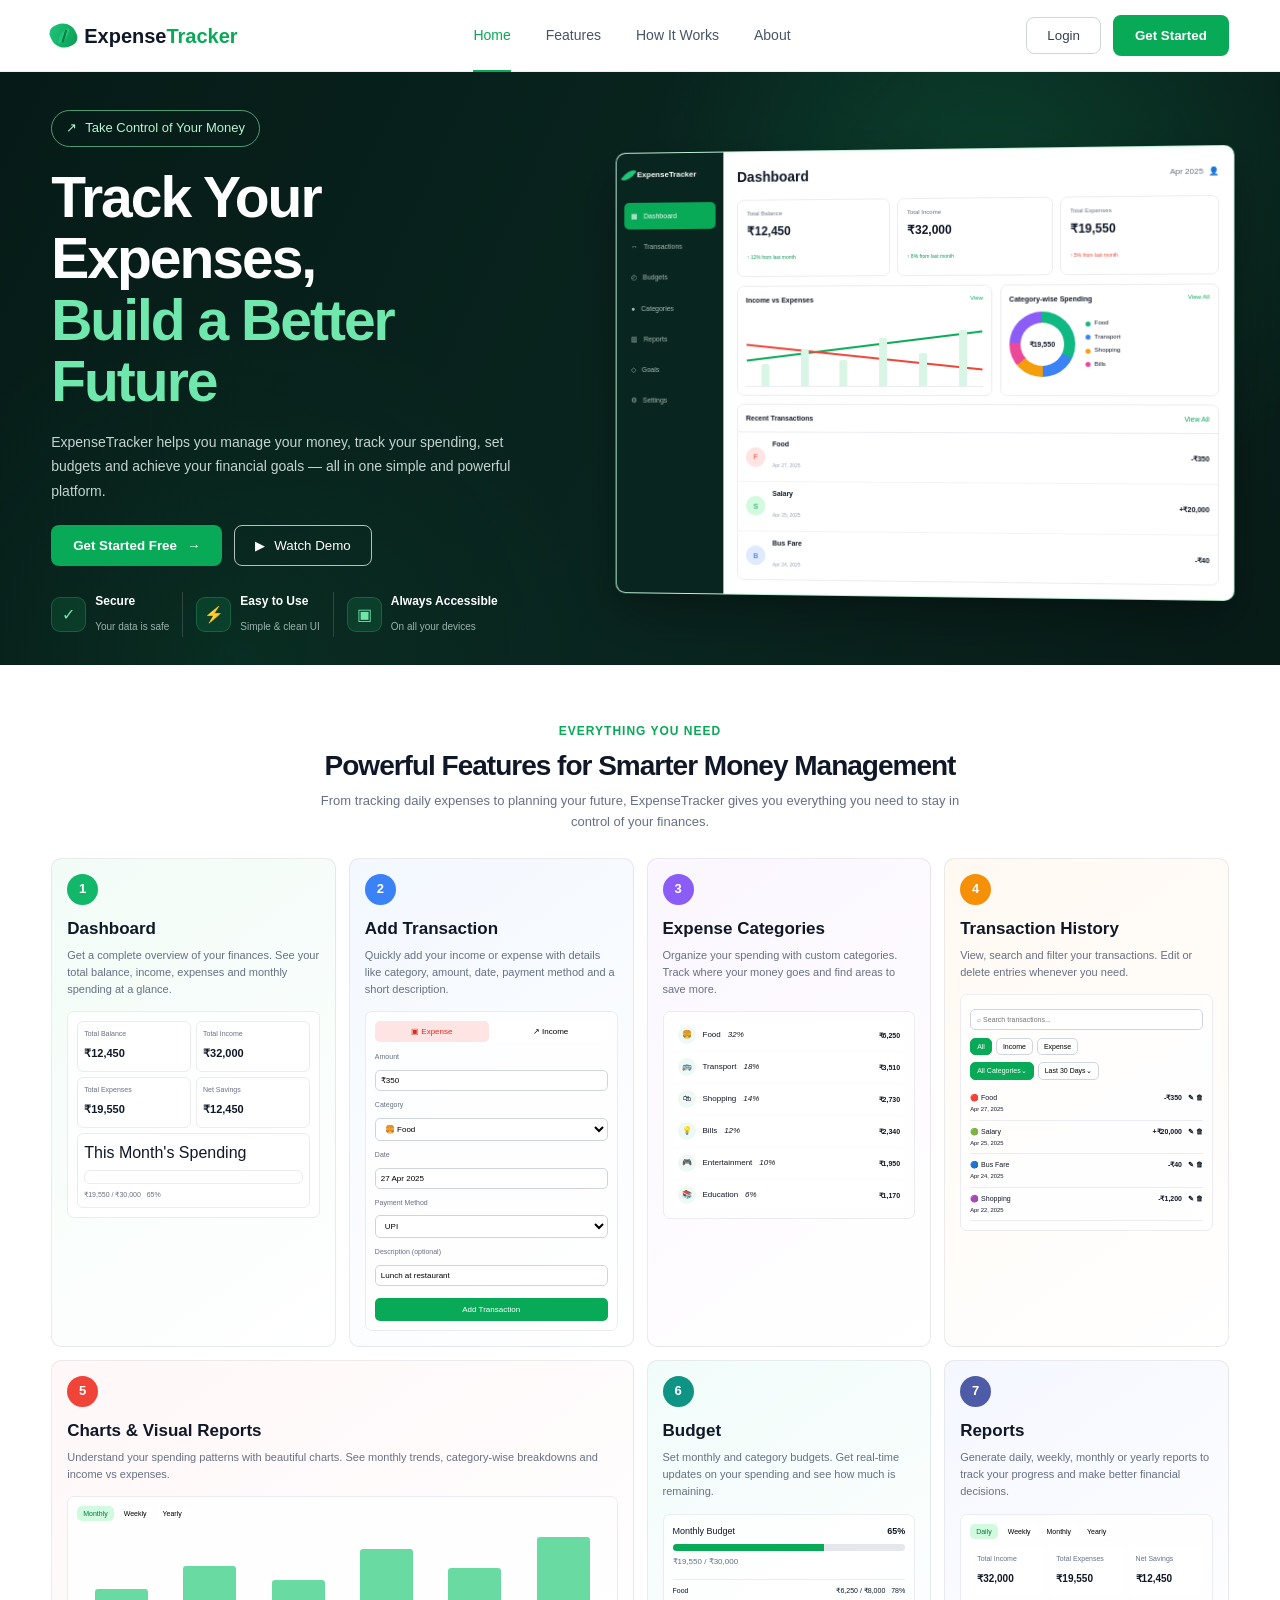
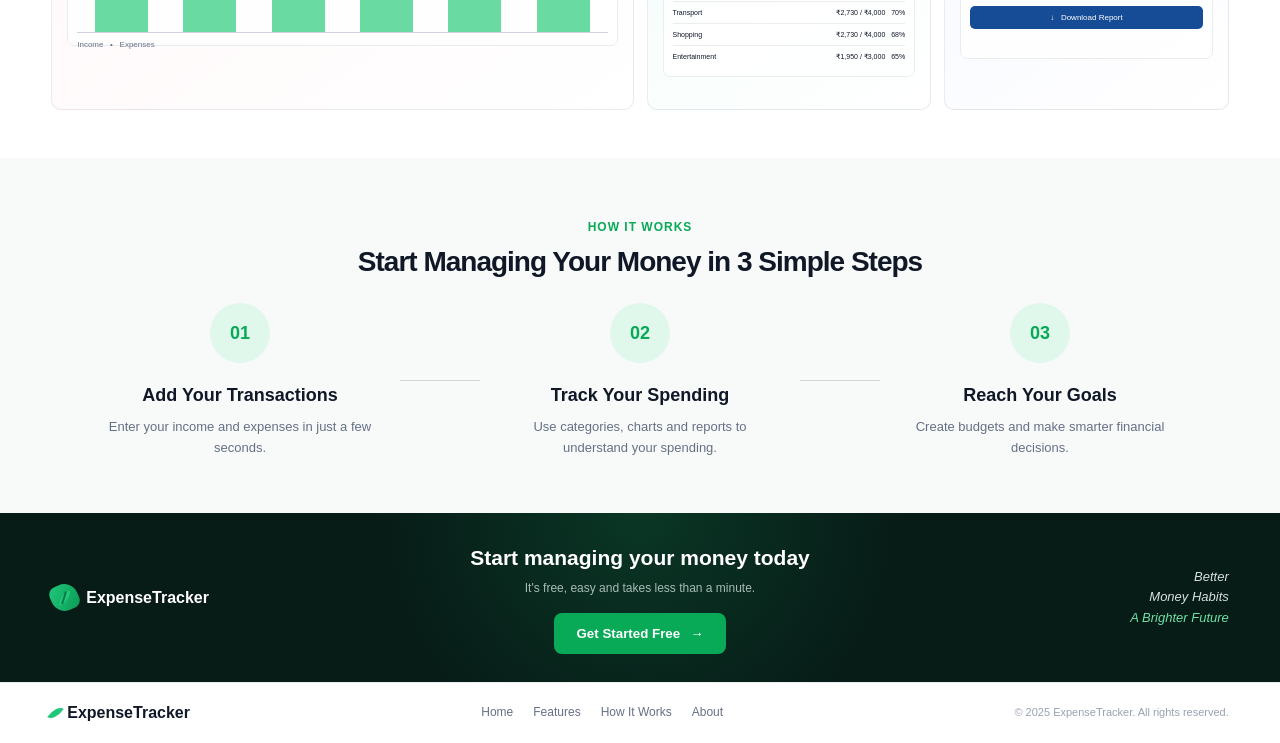
==== commit 22eab41c: "Fix startup routing: unauthenticated visitors start on landing page" ====
--- a/index.html
+++ b/index.html
@@ -8,6 +8,30 @@
 
     <link rel="stylesheet" href="css/style.css">
     <link rel="stylesheet" href="css/landing-reference.css">
+    <!-- Startup routing: ONLY an existing signed-in session goes to the dashboard.
+         A visitor without a session stays on this landing page. -->
+    <script>
+        (function () {
+            const AUTH_KEY = "expenseTrackerAuth";
+            function hasValidSession() {
+                try {
+                    const raw = localStorage.getItem(AUTH_KEY) || sessionStorage.getItem(AUTH_KEY);
+                    if (!raw) return false;
+                    const auth = JSON.parse(raw);
+                    return Boolean(auth && auth.email);
+                } catch (error) {
+                    localStorage.removeItem(AUTH_KEY);
+                    sessionStorage.removeItem(AUTH_KEY);
+                    return false;
+                }
+            }
+            if (hasValidSession()) {
+                window.location.replace("dashboard.html");
+            }
+            // IMPORTANT: do not redirect unauthenticated visitors to signup/login.
+            // index.html is always the public starting page.
+        })();
+    </script>
 
     <link rel="preconnect" href="https://fonts.googleapis.com">
     <link rel="preconnect" href="https://fonts.gstatic.com" crossorigin>
@@ -30,8 +54,8 @@
         </nav>
 
         <div class="nav-actions">
-            <button class="login-btn" type="button">Login</button>
-            <button class="primary-btn nav-get-started" type="button">Get Started</button>
+            <button class="login-btn" id="loginButton" type="button">Login</button>
+            <button class="primary-btn nav-get-started" id="getStartedButton" type="button">Get Started</button>
         </div>
 
         <button class="mobile-menu-btn" id="mobileMenuBtn" type="button" aria-label="Open navigation menu">☰</button>
@@ -62,7 +86,7 @@
                 </p>
 
                 <div class="hero-buttons">
-                    <button class="primary-btn" type="button">
+                    <button class="primary-btn get-started-action" type="button">
                         Get Started Free <span>→</span>
                     </button>
 
@@ -544,7 +568,7 @@
             <div class="cta-content">
                 <h2>Start managing your money today</h2>
                 <p>It's free, easy and takes less than a minute.</p>
-                <button class="primary-btn" type="button">
+                <button class="primary-btn get-started-action" type="button">
                     Get Started Free <span>→</span>
                 </button>
             </div>
@@ -591,5 +615,6 @@
 </div>
 
 <script src="js/script.js"></script>
+<script src="js/auth.js"></script>
 </body>
 </html>
--- a/css/landing-reference.css
+++ b/css/landing-reference.css
@@ -323,4 +323,428 @@
     .feature-card:nth-child(n) {
         grid-column: span 1;
     }
-}+}
+
+/* Professional dashboard preview behavior */
+.dashboard-preview {
+    display: flex;
+    justify-content: center;
+    align-items: center;
+}
+
+.dashboard-window {
+    width: 100%;
+    max-width: 690px;
+    transform: perspective(1200px) rotateY(-2deg);
+    box-shadow:
+        0 24px 55px rgba(0, 0, 0, .30),
+        0 4px 12px rgba(0, 0, 0, .12);
+    border: 1px solid rgba(98, 221, 162, .42);
+}
+
+@media (max-width: 760px) {
+    .dashboard-preview {
+        width: 100%;
+        margin: 8px auto 0;
+        padding: 0 8px;
+    }
+
+    .dashboard-window {
+        width: min(92%, 560px);
+        margin: 0 auto;
+        transform: none;
+        border-radius: 12px;
+        box-shadow:
+            0 18px 38px rgba(0, 0, 0, .22),
+            0 3px 10px rgba(0, 0, 0, .10);
+    }
+}
+
+@media (max-width: 480px) {
+    .dashboard-preview {
+        padding: 0;
+        margin-top: 4px;
+    }
+
+    /* Keep the dashboard preview compact instead of filling the whole phone width. */
+    .dashboard-window {
+        width: min(84vw, 335px);
+        max-width: 335px;
+        margin: 0 auto;
+        border-radius: 11px;
+        box-shadow:
+            0 16px 32px rgba(0, 0, 0, .20),
+            0 2px 8px rgba(0, 0, 0, .08);
+    }
+
+    .dashboard-main {
+        padding: 8px;
+    }
+
+    .dashboard-header {
+        margin-bottom: 7px;
+    }
+
+    .dashboard-header h3 {
+        font-size: 10px;
+    }
+
+    .dashboard-user {
+        font-size: 6px;
+    }
+
+    .stats-grid {
+        gap: 4px;
+        margin-bottom: 5px;
+    }
+
+    .stat-card {
+        padding: 6px;
+        border-radius: 6px;
+    }
+
+    .stat-card strong {
+        font-size: 8px;
+    }
+
+    .dashboard-charts {
+        gap: 5px;
+        margin-bottom: 5px;
+    }
+
+    .chart-card {
+        padding: 6px;
+        border-radius: 6px;
+    }
+
+    .fake-chart {
+        height: 52px;
+    }
+
+    .donut {
+        width: 45px;
+        height: 45px;
+    }
+
+    .donut::before {
+        width: 30px;
+        height: 30px;
+    }
+
+    .recent-transactions {
+        border-radius: 6px;
+    }
+
+    .transaction-header {
+        padding: 6px;
+        font-size: 6px;
+    }
+
+    .transaction {
+        padding: 5px 6px;
+        gap: 5px;
+    }
+}
+
+/* Avoid an oversized preview on very small phones. */
+@media (max-width: 360px) {
+    .dashboard-window {
+        width: min(80vw, 290px);
+    }
+}
+
+
+/* Premium mobile landing-page layout */
+@media (max-width: 760px) {
+    .container {
+        width: min(100% - 32px, 560px);
+    }
+
+    .navbar {
+        height: 64px;
+        position: sticky;
+    }
+
+    .logo {
+        font-size: 18px;
+    }
+
+    .logo-icon {
+        width: 24px;
+        height: 24px;
+    }
+
+    .hero {
+        padding: 46px 0 54px;
+        background:
+            radial-gradient(circle at 85% 5%, rgba(20, 196, 115, .18), transparent 30%),
+            linear-gradient(145deg, #061713 0%, #0a2420 58%, #0d3028 100%);
+    }
+
+    .hero-container {
+        display: flex !important;
+        flex-direction: column !important;
+        align-items: stretch !important;
+        gap: 38px;
+    }
+
+    .hero-content {
+        width: 100%;
+        text-align: center;
+    }
+
+    .hero-badge {
+        margin: 0 auto 18px;
+        font-size: 11px;
+        padding: 7px 12px;
+    }
+
+    .hero h1 {
+        max-width: 430px;
+        margin: 0 auto 18px;
+        font-size: clamp(38px, 11vw, 50px);
+        line-height: 1.03;
+        letter-spacing: -1.7px;
+    }
+
+    .hero-description {
+        max-width: 430px;
+        margin: 0 auto 25px;
+        font-size: 14px;
+        line-height: 1.65;
+        color: #c9d9d5;
+    }
+
+    .hero-buttons {
+        width: min(100%, 390px);
+        margin: 0 auto 28px;
+        display: grid;
+        grid-template-columns: 1fr;
+        gap: 10px;
+    }
+
+    .hero-buttons .primary-btn,
+    .hero-buttons .secondary-btn {
+        min-height: 50px;
+        width: 100%;
+        border-radius: 10px;
+    }
+
+    .hero-benefits {
+        width: min(100%, 430px);
+        margin: 0 auto;
+        display: grid;
+        grid-template-columns: repeat(3, 1fr);
+        gap: 8px;
+    }
+
+    .benefit {
+        min-width: 0;
+        padding: 0 8px;
+        border-right: 1px solid rgba(255,255,255,.12);
+        justify-content: center;
+        flex-direction: column;
+        text-align: center;
+        gap: 6px;
+    }
+
+    .benefit:last-child {
+        border-right: none;
+    }
+
+    .benefit-icon {
+        width: 31px;
+        height: 31px;
+        border-radius: 9px;
+        font-size: 12px;
+    }
+
+    .benefit strong {
+        font-size: 10px;
+    }
+
+    .benefit small {
+        display: none;
+    }
+
+    .dashboard-preview {
+        width: 100% !important;
+        max-width: none !important;
+        padding: 0 !important;
+        margin: 0 auto !important;
+        display: flex !important;
+        justify-content: center !important;
+    }
+
+    .dashboard-window {
+        display: grid !important;
+        grid-template-columns: 1fr !important;
+        width: min(100%, 390px) !important;
+        max-width: 390px !important;
+        margin: 0 auto !important;
+        transform: none !important;
+        border-radius: 14px !important;
+        box-shadow:
+            0 24px 50px rgba(0, 0, 0, .28),
+            0 2px 10px rgba(0, 0, 0, .12) !important;
+        border: 1px solid rgba(117, 231, 180, .34) !important;
+    }
+
+    .dashboard-sidebar {
+        display: none !important;
+    }
+
+    .dashboard-main {
+        padding: 13px !important;
+    }
+
+    .dashboard-header {
+        margin-bottom: 10px !important;
+    }
+
+    .dashboard-header h3 {
+        font-size: 13px !important;
+    }
+
+    .dashboard-user {
+        font-size: 7px !important;
+    }
+
+    .stats-grid {
+        grid-template-columns: repeat(3, 1fr) !important;
+        gap: 6px !important;
+    }
+
+    .stat-card {
+        padding: 8px !important;
+        border-radius: 7px !important;
+    }
+
+    .stat-card small {
+        font-size: 6px !important;
+    }
+
+    .stat-card strong {
+        font-size: 10px !important;
+    }
+
+    .stat-card span {
+        font-size: 5px !important;
+    }
+
+    .dashboard-charts {
+        grid-template-columns: 1.2fr 1fr !important;
+        gap: 7px !important;
+    }
+
+    .chart-card {
+        padding: 8px !important;
+    }
+
+    .fake-chart {
+        height: 68px !important;
+    }
+
+    .category-chart {
+        display: block !important;
+    }
+
+    .donut {
+        width: 54px !important;
+        height: 54px !important;
+    }
+
+    .donut::before {
+        width: 35px !important;
+        height: 35px !important;
+    }
+
+    .recent-transactions {
+        display: block !important;
+    }
+}
+
+@media (max-width: 430px) {
+    .container {
+        width: min(100% - 28px, 390px);
+    }
+
+    .hero {
+        padding-top: 38px;
+    }
+
+    .hero-container {
+        gap: 32px;
+    }
+
+    .hero h1 {
+        font-size: clamp(35px, 10.5vw, 44px);
+    }
+
+    .hero-description {
+        font-size: 13.5px;
+        line-height: 1.62;
+    }
+
+    .dashboard-window {
+        width: min(100%, 350px) !important;
+        max-width: 350px !important;
+    }
+
+    .dashboard-main {
+        padding: 11px !important;
+    }
+
+    .dashboard-charts {
+        gap: 5px !important;
+    }
+
+    .chart-card {
+        padding: 6px !important;
+    }
+
+    .fake-chart {
+        height: 58px !important;
+    }
+
+    .donut {
+        width: 46px !important;
+        height: 46px !important;
+    }
+
+    .donut::before {
+        width: 30px !important;
+        height: 30px !important;
+    }
+}
+
+@media (max-width: 360px) {
+    .container {
+        width: calc(100% - 24px);
+    }
+
+    .hero {
+        padding-top: 32px;
+    }
+
+    .hero h1 {
+        font-size: 34px;
+    }
+
+    .hero-description {
+        font-size: 13px;
+    }
+
+    .dashboard-window {
+        width: min(100%, 320px) !important;
+        max-width: 320px !important;
+    }
+
+    .hero-benefits {
+        gap: 3px;
+    }
+
+    .benefit {
+        padding: 0 4px;
+    }
+}
